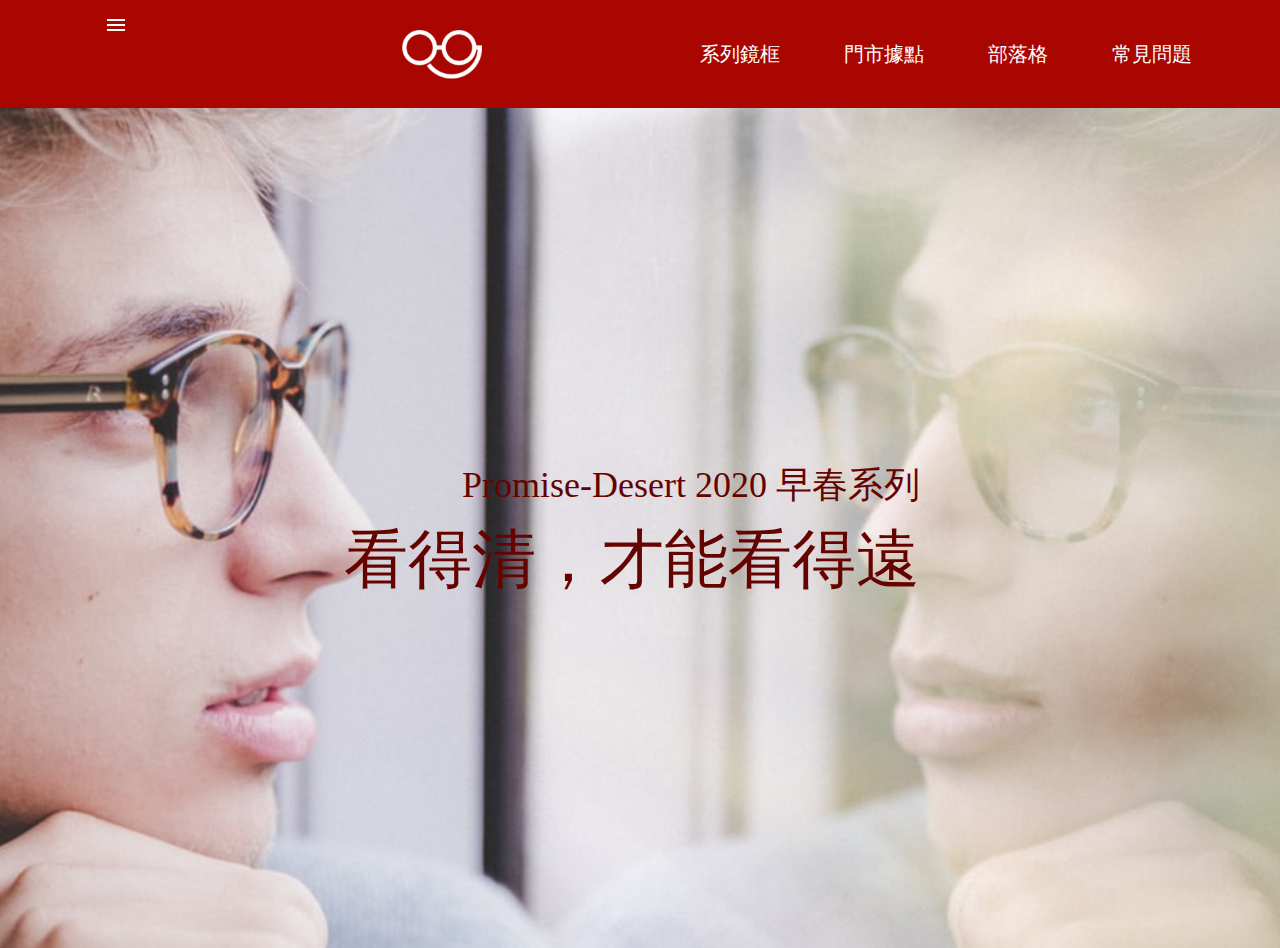
==== index.html @ a735f5bf "..." ====
<!DOCTYPE html>
<html lang="en">
  <head>
    <meta charset="UTF-8" />
    <meta name="viewport" content="width=device-width, initial-scale=1.0" />
    <link rel="stylesheet" href="index.css" />
    <title>BRUCE</title>
  </head>
  <body>
    <header class="container">
      <div class="headerMenu">
        <a href="#" class="ham-icon">
         <img src="/IMAGES/ic_menu_24px.svg" alt="">
        </a>
        <img src="/IMAGES/logo-new_工作區域 1.png" alt="" />
        <ul class="headerMenu-list">
          <li>系列鏡框</li>
          <li>門市據點</li>
          <li>部落格</li>
          <li>常見問題</li>
        </ul>
      </div>

      <div class="headerMain">
        <h3>Promise-Desert 2020  早春系列</h3>
        <h1>看得清，才能看得遠</h1>
      </div>
    </header>
  </body>
</html>
---- index.css ----
/* 
http://meyerweb.com/eric/tools/css/reset/   
v2.0 | 20110126    License: none (public domain)
*/
html,
body,
div,
span,
applet,
object,
iframe,
h1,
h2,
h3,
h4,
h5,
h6,
p,
blockquote,
pre,
a,
abbr,
acronym,
address,
big,
cite,
code,
del,
dfn,
em,
img,
ins,
kbd,
q,
s,
samp,
small,
strike,
strong,
sub,
sup,
tt,
var,
b,
u,
i,
center,
dl,
dt,
dd,
ol,
ul,
li,
fieldset,
form,
label,
legend,
table,
caption,
tbody,
tfoot,
thead,
tr,
th,
td,
article,
aside,
canvas,
details,
embed,
figure,
figcaption,
footer,
header,
hgroup,
menu,
nav,
output,
ruby,
section,
summary,
time,
mark,
audio,
video {
  margin: 0;
  padding: 0;
  border: 0;
  font-size: 100%;
  font: inherit;
  vertical-align: baseline;
}

/* 
    1.HTML5 display-role reset for older browsers 
*/
article,
aside,
details,
figcaption,
figure,
footer,
header,
hgroup,
menu,
nav,
section {
  display: block;
}

body {
  line-height: 1;
}

ol,
ul {
  list-style: none;
}

blockquote,
q {
  quotes: none;
}

blockquote:before,
blockquote:after,
q:before,
q:after {
  content: '';
  content: none;
}

table {
  border-collapse: collapse;
  border-spacing: 0;
}

/*  user define  general setting  start */

* {
  -webkit-box-sizing: border-box;
  box-sizing: border-box;
}

img {
  max-width: 100%;
  height: auto;
}
/* 全域 border box */
*,
*::before,
*::after {
  box-sizing: border-box;
}

/*  user define  general setting end */

/* 主體 CSS */
.container {
  max-width: 1920px;
  margin: 0 auto;
}

body {
  font-size: 16px;
  line-height: 24px;
  font-family: -apple-system, BlinkMacSystemFont, 'Segoe UI',
    'Microsoft JhengHei', Roboto, 'Helvetica Neue', Arial, sans-serif;
}

.headerMenu {
  display: flex;
  justify-content: space-between;
  background: #aa0601 0% 0% no-repeat padding-box;
  height: 108px;
}

.ham-icon{
  display: block;
  width: 80px;
  margin-top: 13px ;
  margin-left: 16px;
  
}

.headerMenu img {
  margin-left: 88px;
  object-fit: none;
}

.headerMenu-list {
  display: flex;
  flex-wrap: wrap;
  align-content: center;
}

.headerMenu-list li {
  text-align: left;
  font-size: 20px;
  line-height: 30px;
  color: #ffffff;
  margin-right: 64px;
}

.headerMenu-list li:last-child {
  margin-right: 88px;
}

@media (max-width: 768px) {
  .headerMenu img {
    margin-left: 48px;
  }
  .headerMenu-list li:last-child {
    margin-right: 40px;
  }
}

@media (max-width: 375px) {
  .headerMenu img {
    margin-left: 168px;
  }

  .headerMenu-list li{
    display: none;
  }

  .ham-icon {
    display: block;
    width: 80px;
  }
}

.headerMain {
  background-image: url(/IMAGES/68.png);
  background-position: Center ,center;
  background-repeat: no-repeat;
  background-size: cover;
  height: 840px;
  color: #650300;
  font-family: serif;
  display: flex;
  flex-direction: column;
  justify-content: flex-start;
  /* align-items: flex-end; */
  /* flex-wrap: nowrap; */
  /* padding-right: 360px; */
  /* padding-top: 350px; */
}

.headerMain h3 {
  font-size: 36px;
  line-height: 54px;
  text-align: right;
  margin-right: 360px;
  padding-top: 350px;
}

.headerMain h1 {
  font-size: 64px;
  line-height: 96px;
  text-align: right;
  margin-right: 360px;
}

@media (max-width: 768px) {
  .headerMain h3 {
    font-size: 20px;
    line-height: 30px;
    margin-right: 48px;
  }
  .headerMain h1 {
    font-size: 48px;
    line-height: 72px;
    margin-right: 48px;
  }
}

@media (max-width: 375px) {
  .headerMain h3 {
    font-size: 20px;
    line-height: 30px;
    margin-right: 48px;
  }
  .headerMain h1 {
    font-size: 32px;
    line-height: 72px;
    margin-right: 12px;
  }
}
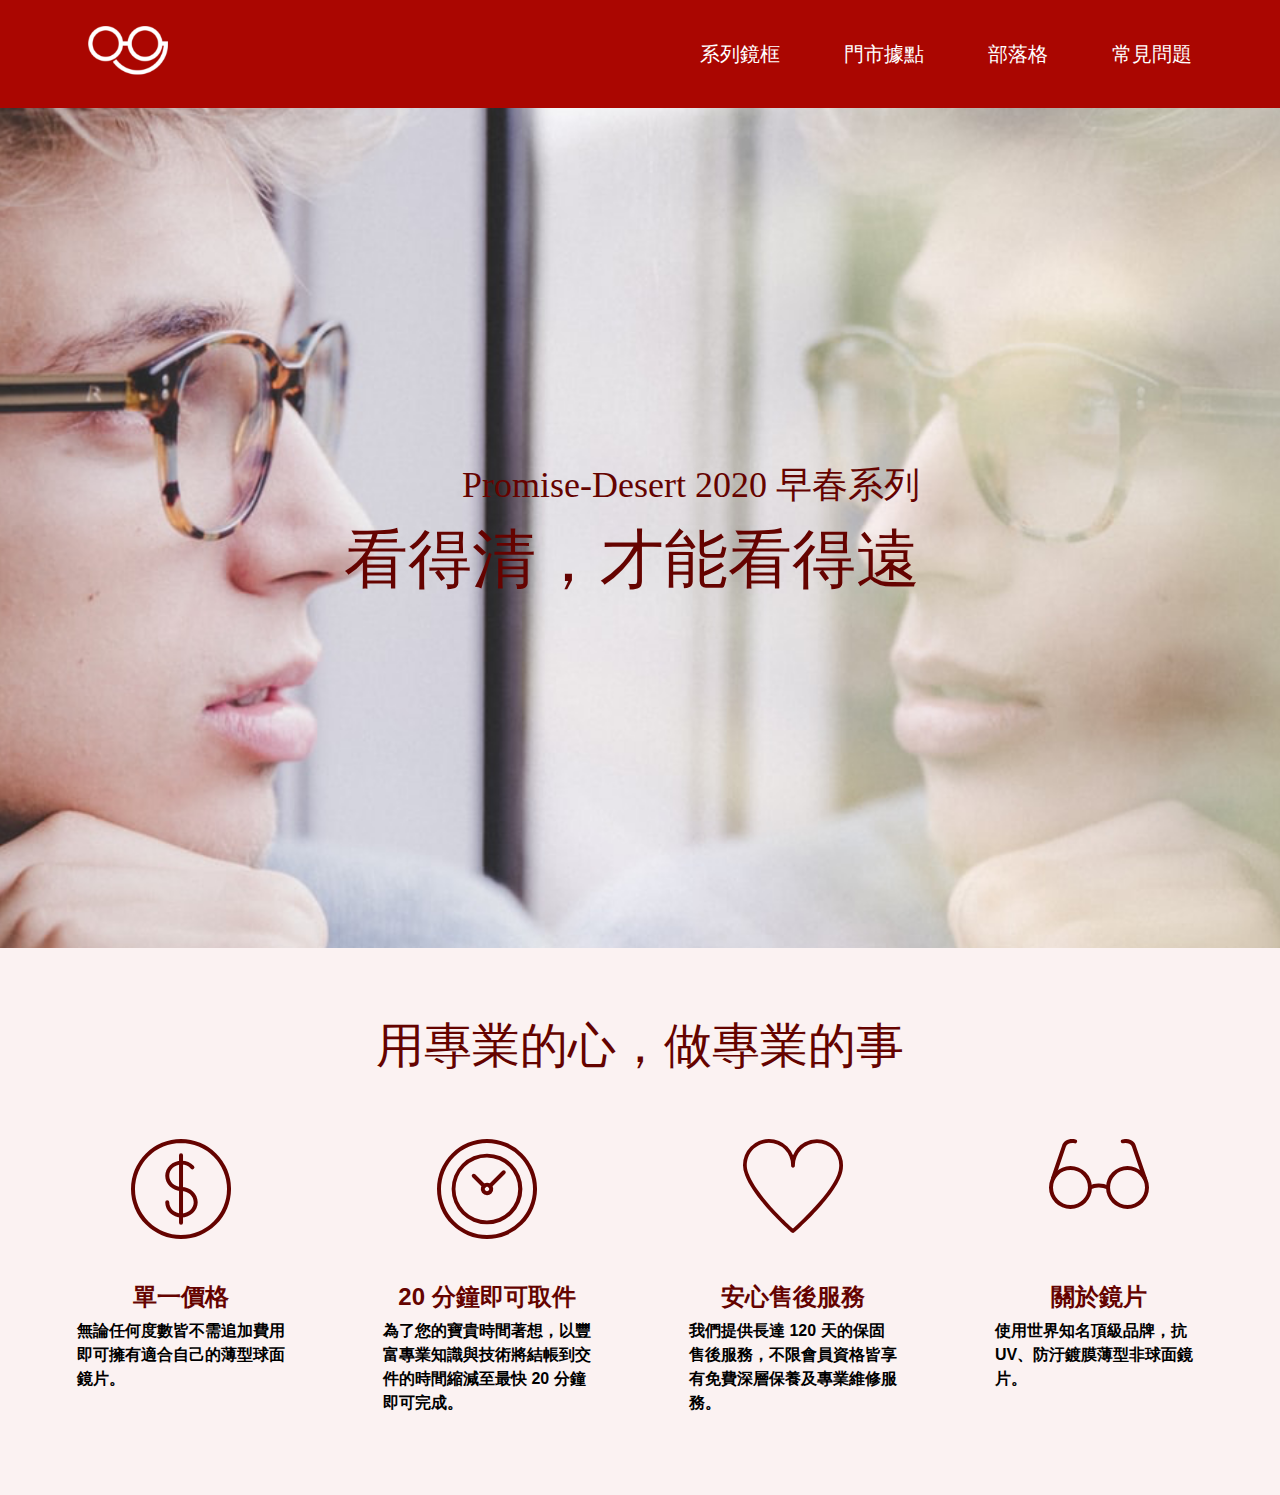
==== commit 70675975: "3hr" ====
--- a/index.html
+++ b/index.html
@@ -9,10 +9,15 @@
   <body>
     <header class="container">
       <div class="headerMenu">
-        <a href="#" class="ham-icon">
-         <img src="/IMAGES/ic_menu_24px.svg" alt="">
-        </a>
-        <img src="/IMAGES/logo-new_工作區域 1.png" alt="" />
+        <ul class="ham-icon">
+          <li>
+            <a href="#">
+              <img src="/IMAGES/ic_menu_24px.svg" alt="" />
+            </a>
+          </li>
+          <li><img src="/IMAGES/logo-new_工作區域 1.png" alt="" /></li>
+        </ul>
+
         <ul class="headerMenu-list">
           <li>系列鏡框</li>
           <li>門市據點</li>
@@ -22,9 +27,52 @@
       </div>
 
       <div class="headerMain">
-        <h3>Promise-Desert 2020  早春系列</h3>
+        <h3>Promise-Desert 2020 早春系列</h3>
         <h1>看得清，才能看得遠</h1>
       </div>
     </header>
+
+    <section class="features container">
+      <h2>用專業的心，做專業的事</h2>
+      <ul class="featureCard">
+        <li class="card">
+          <div class="cardImg">
+            <img src="/IMAGES/iconfinder_circle-dollar_430089.svg" alt="" />
+          </div>
+          <h3>單一價格</h3>
+          <p>無論任何度數皆不需追加費用 即可擁有適合自己的薄型球面 鏡片。</p>
+        </li>
+
+        <li class="card">
+          <div class="cardImg">
+            <img src="/IMAGES/iconfinder_clock-1_430090.svg" alt="" />
+          </div>
+          <h3>20 分鐘即可取件</h3>
+          <p>
+            為了您的寶貴時間著想，以豐 富專業知識與技術將結帳到交
+            件的時間縮減至最快 20 分鐘 即可完成。
+          </p>
+        </li>
+
+        <li class="card">
+          <div class="cardImg">
+            <img src="/IMAGES/iconfinder_heart_430099.svg" alt="" />
+          </div>
+          <h3>安心售後服務</h3>
+          <p>
+            我們提供長達 120
+            天的保固售後服務，不限會員資格皆享有免費深層保養及專業維修服務。
+          </p>
+        </li>
+
+        <li class="card">
+          <div class="cardImg">
+            <img src="/IMAGES/iconfinder_glasses_430098 (1).svg" alt="" />
+          </div>
+          <h3>關於鏡片</h3>
+          <p>使用世界知名頂級品牌，抗UV、防汙鍍膜薄型非球面鏡片。</p>
+        </li>
+      </ul>
+    </section>
   </body>
 </html>
--- a/index.css
+++ b/index.css
@@ -168,6 +168,8 @@
     'Microsoft JhengHei', Roboto, 'Helvetica Neue', Arial, sans-serif;
 }
 
+/* header */
+
 .headerMenu {
   display: flex;
   justify-content: space-between;
@@ -175,15 +177,17 @@
   height: 108px;
 }
 
-.ham-icon{
-  display: block;
-  width: 80px;
-  margin-top: 13px ;
-  margin-left: 16px;
-  
-}
-
-.headerMenu img {
+.headerMenu .ham-icon {
+  display: flex;
+  justify-content: start;
+  align-items: center;
+}
+
+.headerMenu .ham-icon a > img {
+  display: none;
+}
+
+.headerMenu .ham-icon img {
   margin-left: 88px;
   object-fit: none;
 }
@@ -216,23 +220,29 @@
 }
 
 @media (max-width: 375px) {
-  .headerMenu img {
-    margin-left: 168px;
-  }
-
-  .headerMenu-list li{
+  .headerMenu {
+    height: 50px;
+  }
+
+  .headerMenu .ham-icon a > img {
+    display: block;
+    width: 24px;
+    height: 24px;
+    margin-left: 16px;
+  }
+
+  .headerMenu .ham-icon img {
+    margin-left: 134px;
+  }
+
+  .headerMenu-list {
     display: none;
-  }
-
-  .ham-icon {
-    display: block;
-    width: 80px;
   }
 }
 
 .headerMain {
   background-image: url(/IMAGES/68.png);
-  background-position: Center ,center;
+  background-position: Center, center;
   background-repeat: no-repeat;
   background-size: cover;
   height: 840px;
@@ -241,10 +251,6 @@
   display: flex;
   flex-direction: column;
   justify-content: flex-start;
-  /* align-items: flex-end; */
-  /* flex-wrap: nowrap; */
-  /* padding-right: 360px; */
-  /* padding-top: 350px; */
 }
 
 .headerMain h3 {
@@ -276,10 +282,15 @@
 }
 
 @media (max-width: 375px) {
+  .headerMain {
+    height: 394px;
+  }
+
   .headerMain h3 {
-    font-size: 20px;
+    font-size: 16px;
     line-height: 30px;
-    margin-right: 48px;
+    margin-right: 12px;
+    padding-top: 163px;
   }
   .headerMain h1 {
     font-size: 32px;
@@ -287,3 +298,89 @@
     margin-right: 12px;
   }
 }
+
+/* features */
+.features {
+  background-color: #aa06010d;
+}
+
+.features h2 {
+  padding-top: 64px;
+  text-align: center;
+  font-size: 48px;
+  line-height: 67px;
+  color: #650300;
+  padding-bottom: 60px;
+}
+
+.featureCard {
+  display: flex;
+  flex-wrap: wrap;
+  justify-content: center;
+}
+
+.card {
+  margin-right: 12px;
+  margin-left: 12px;
+  text-align: center;
+  margin-bottom: 80px;
+}
+
+/* .card:last-child {
+  margin-right: 0px;
+} */
+
+/* .card img {
+  object-fit: cover;  ?
+} */
+
+.card .cardImg {
+  margin: 0 auto;
+  width: 100px;
+  height: 100px;
+  /* border: palegreen solid 1px; */
+  text-align: center;
+  margin-bottom: 40px;
+}
+
+.card h3 {
+  text-align: center;
+  font-size: 24px;
+  font-weight: bold;
+  line-height: 36px;
+  color: #650300;
+  margin-bottom: 4px;
+}
+
+.card p {
+  text-align:left;
+  font-weight: bold;
+  width: 208px;
+  font-size: 16px;
+  line-height: 24px;
+  margin-right: 37px;
+  margin-left: 37px;
+}
+
+@media (max-width: 768px) {
+  .features h2 {
+    padding-top: 32px;
+    font-size: 32px;
+    line-height: 48px;
+    padding-bottom: 12px;
+  }
+
+  .card {
+    margin-right: 48px;
+    text-align: center;
+    margin-bottom: 12px;
+  }
+
+  .card img {
+    max-width:100%;
+    height: auto;
+    padding-top: 20px;
+    margin-bottom: 16px;
+  }
+
+}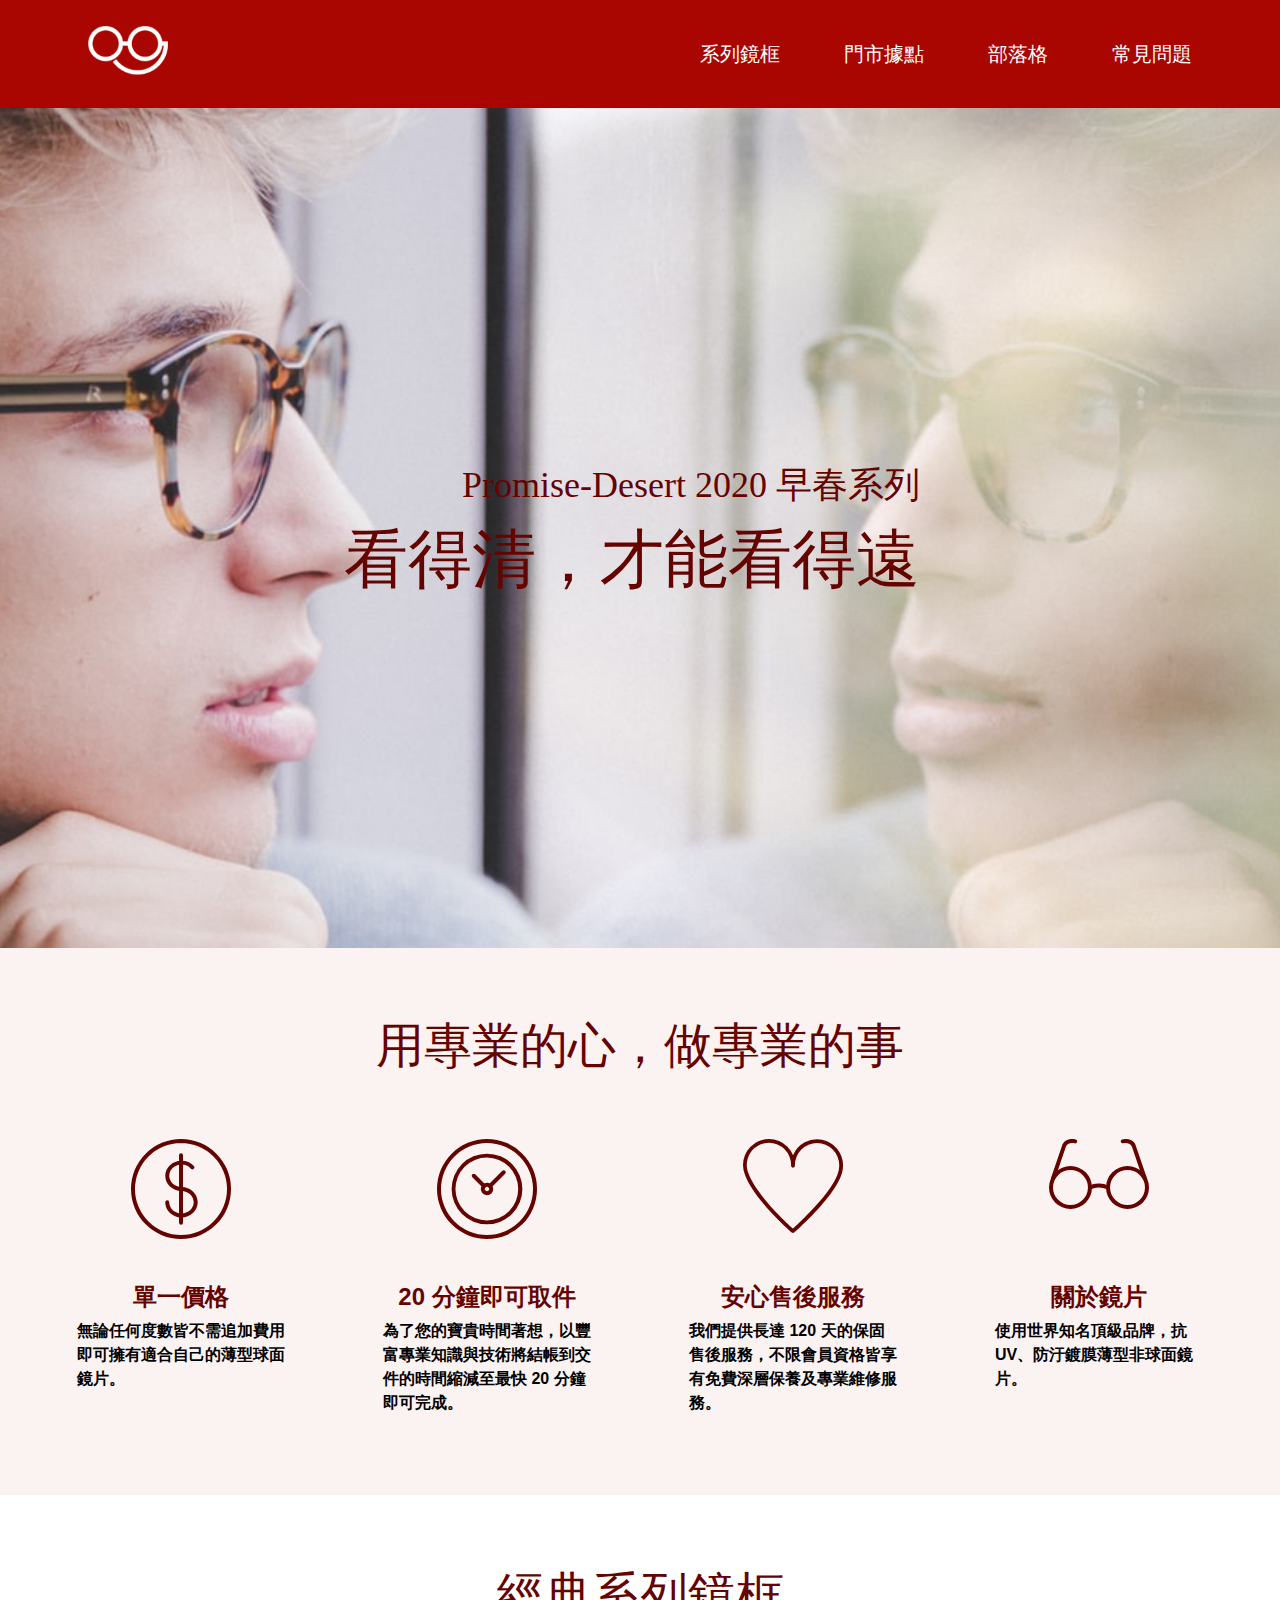
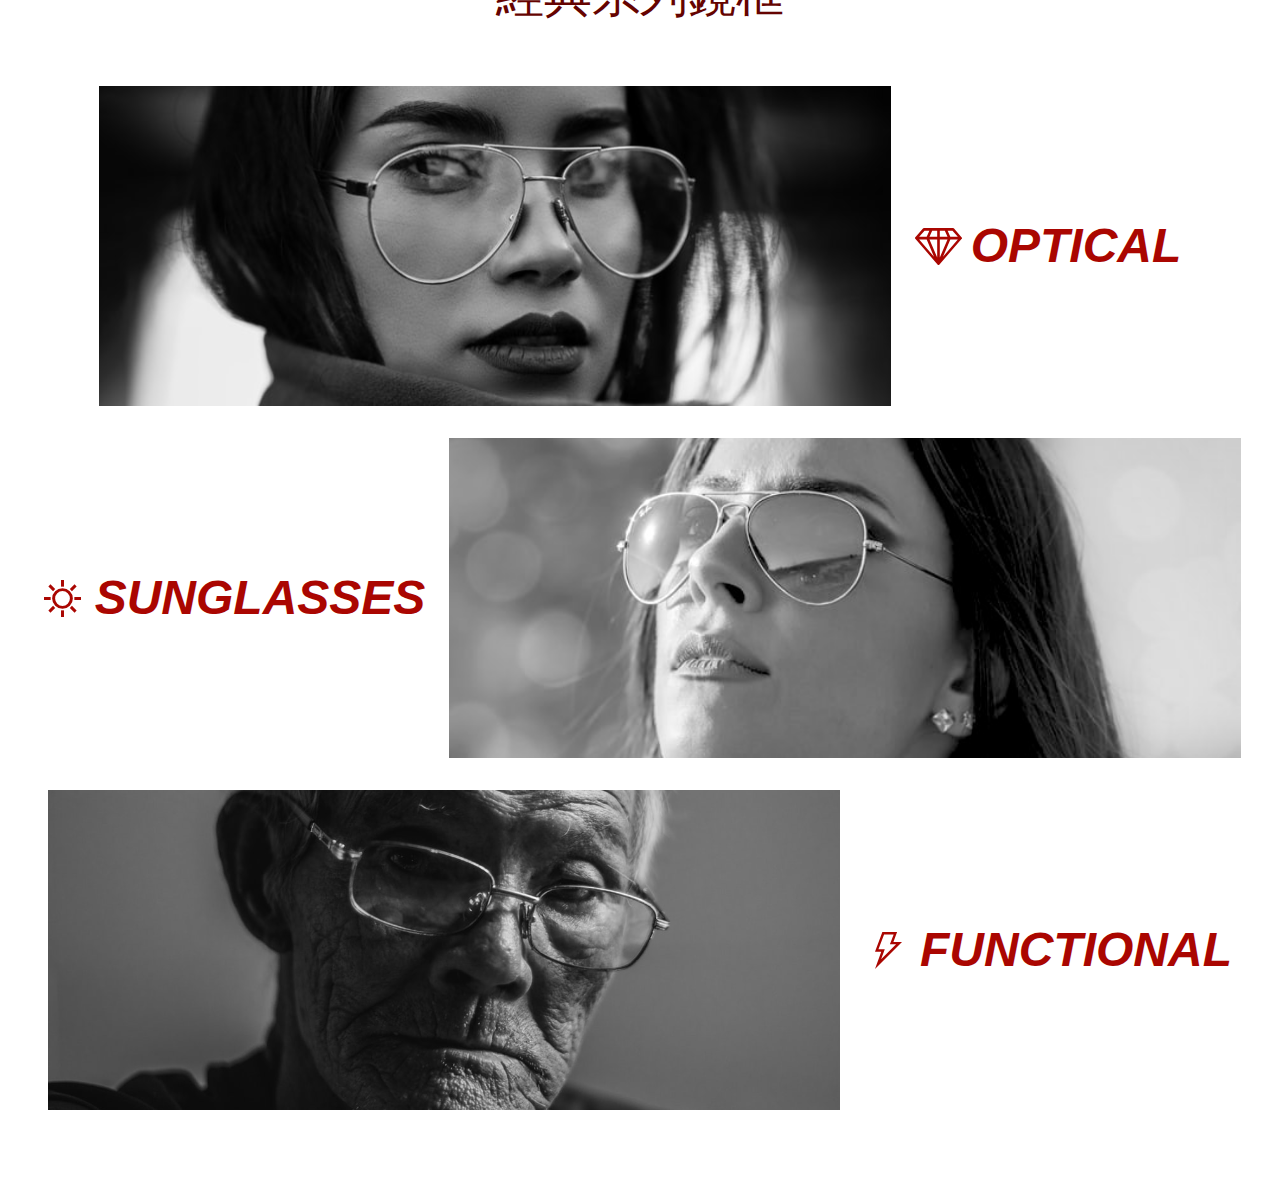
==== commit a5814609: "20200428 3hr" ====
--- a/index.html
+++ b/index.html
@@ -32,7 +32,7 @@
       </div>
     </header>
 
-    <section class="features container">
+    <section class="container features">
       <h2>用專業的心，做專業的事</h2>
       <ul class="featureCard">
         <li class="card">
@@ -74,5 +74,37 @@
         </li>
       </ul>
     </section>
+
+    <section class="container frames">
+      <h3>經典系列鏡框</h3>
+      <ul>
+        <li class="frame">
+          <img class="modle modleVSproductGap" src="/IMAGES/8.png" alt="">
+          <div class="product">
+            <div class="productIcon diamond"></div>
+            <p class="productTxt">optical</p>
+          </div>
+        </li>
+
+        <li class="frame">
+          <div class="product modleVSproductGap">
+            <div class="productIcon sun"></div>
+            <p class="productTxt">sunglasses</p>
+          </div>
+          <div class="colorfully">
+          <img class="modle modleVSproductGap" src="/IMAGES/15-2.png" alt="">
+        </div>
+        </li>
+
+        <li class="frame">
+          <img class="modle modleVSproductGap" src="/IMAGES/28.png" alt="">
+          <div class="product">
+            <div class="productIcon flash"></div>
+            <p class="productTxt">functional</p>
+          </div>
+        </li>
+      </ul>
+    </section>
+
   </body>
 </html>
--- a/index.css
+++ b/index.css
@@ -353,7 +353,7 @@
 }
 
 .card p {
-  text-align:left;
+  text-align: left;
   font-weight: bold;
   width: 208px;
   font-size: 16px;
@@ -377,10 +377,104 @@
   }
 
   .card img {
-    max-width:100%;
+    max-width: 100%;
     height: auto;
     padding-top: 20px;
     margin-bottom: 16px;
   }
-
-}+}
+
+/* frames */
+.frames {
+  /* border: 1px solid red; */
+  background: #ffffff;
+}
+
+.frames h3 {
+  margin-top: 64px;
+  text-align: center;
+  color: #650300;
+  font-size: 48px;
+  line-height: 72px;
+  height: 67px;
+  margin-bottom: 60px;
+}
+
+.frame {
+  /* border:1px greenyellow solid; */
+  display: flex;
+  justify-content: center;
+  align-items: center;
+  margin-bottom: 32px;
+}
+
+.frame:last-child {
+  margin-bottom: 80px;
+}
+
+.modle {
+  width: 792px;
+  height: 320px;
+}
+
+.colorfully {
+  position: relative;
+  width: 792px;
+  height: 320px;
+}
+
+.colorfully::before {
+  content: '';
+  position: absolute;
+  background: url("/IMAGES/15.png");
+  background-size: contain;
+  top: 0;
+  bottom: 0;
+  left: 0;
+  right: 0;
+  opacity: 0;
+}
+
+.colorfully:hover::before {
+  opacity: 1;
+}
+
+.modleVSproductGap {
+  margin-right: 24px;
+}
+
+.product {
+  /* border:1px solid plum; */
+  display: flex;
+  justify-content: center;
+  align-items: center;
+}
+
+.productIcon {
+  width: 48px;
+  height: 37px;
+  margin-right: 8px;
+  background-size: contain;
+  background-position: center center;
+  background-repeat: no-repeat;
+}
+
+.diamond {
+  background-image: url(/IMAGES/iconfinder_44_2529968.svg);
+}
+.sun {
+  background-image: url(/IMAGES/Layer_1.svg);
+}
+
+.flash {
+  background-image: url(/IMAGES/Page-1.svg);
+}
+
+.productTxt {
+  text-transform: uppercase;
+  font-weight: 900;
+  font-size: 48px;
+  line-height: 72px;
+  font-style: italic;
+  color: #aa0601;
+}
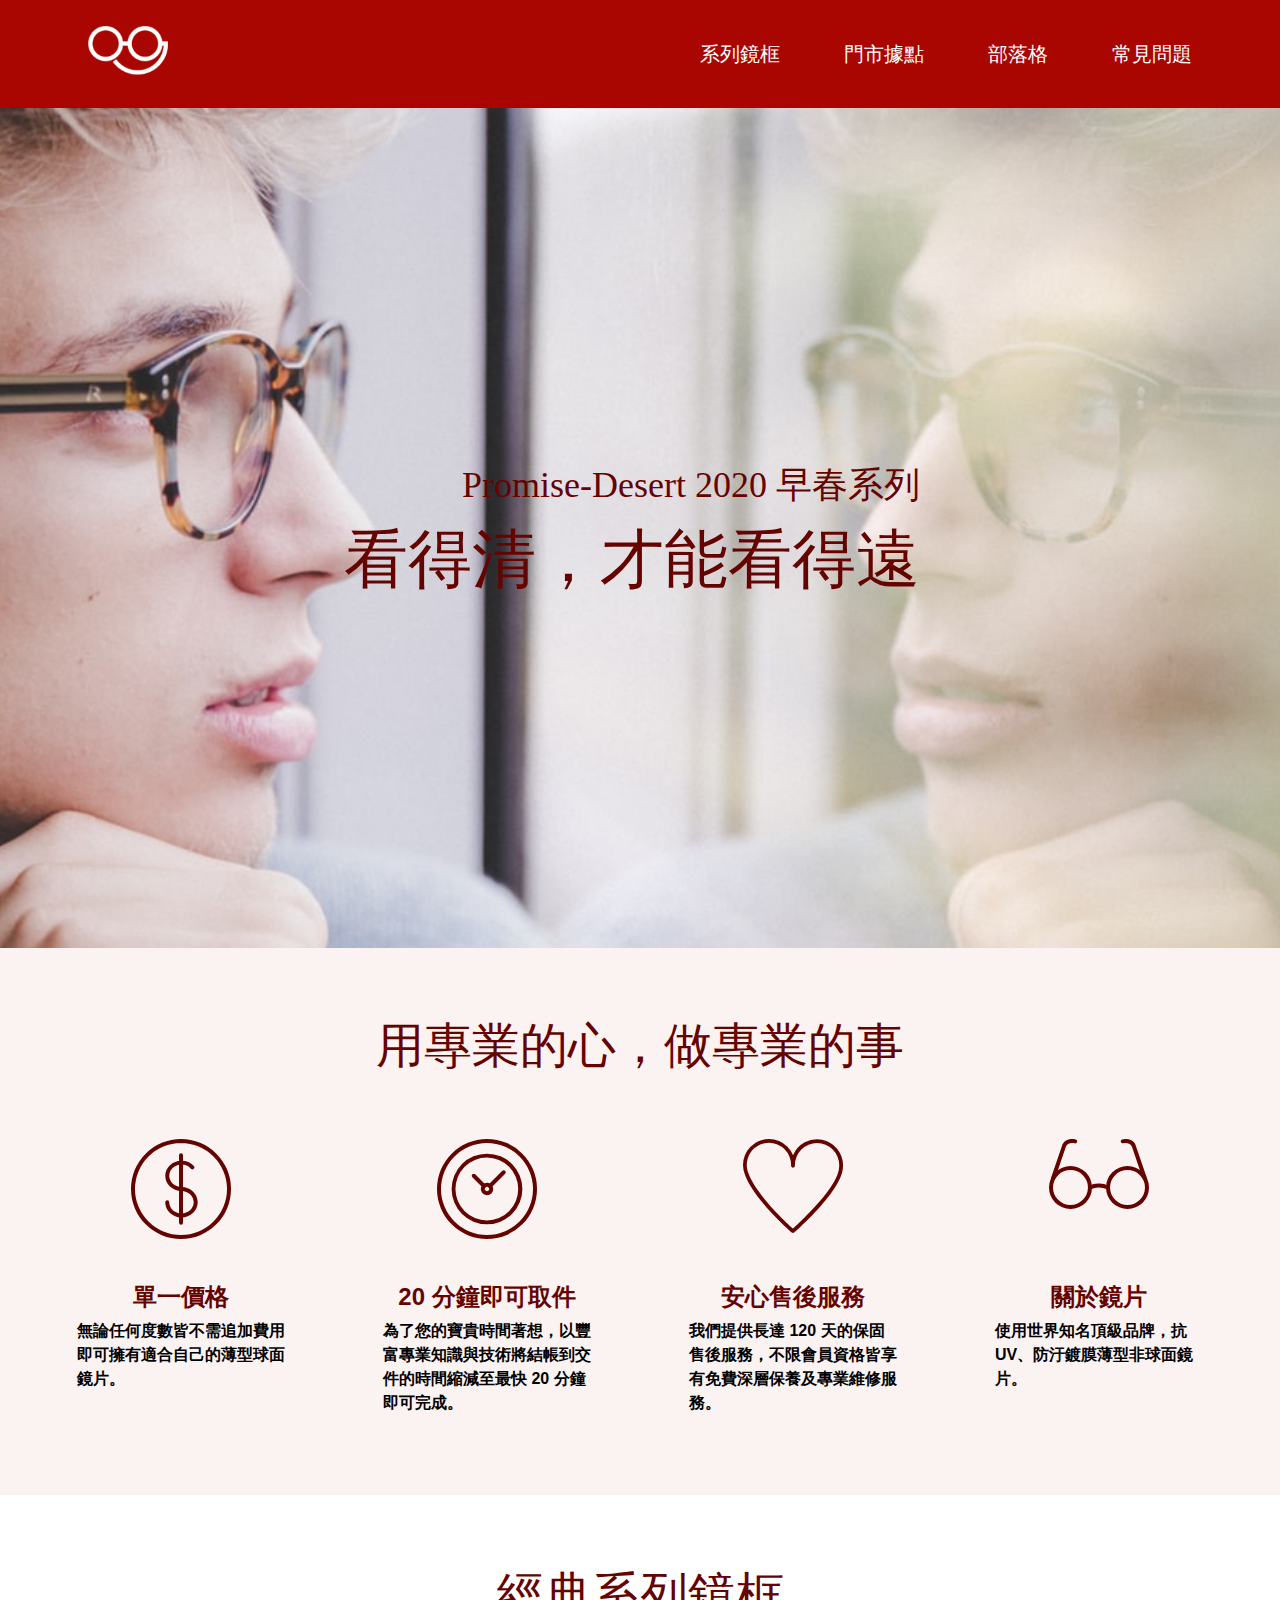
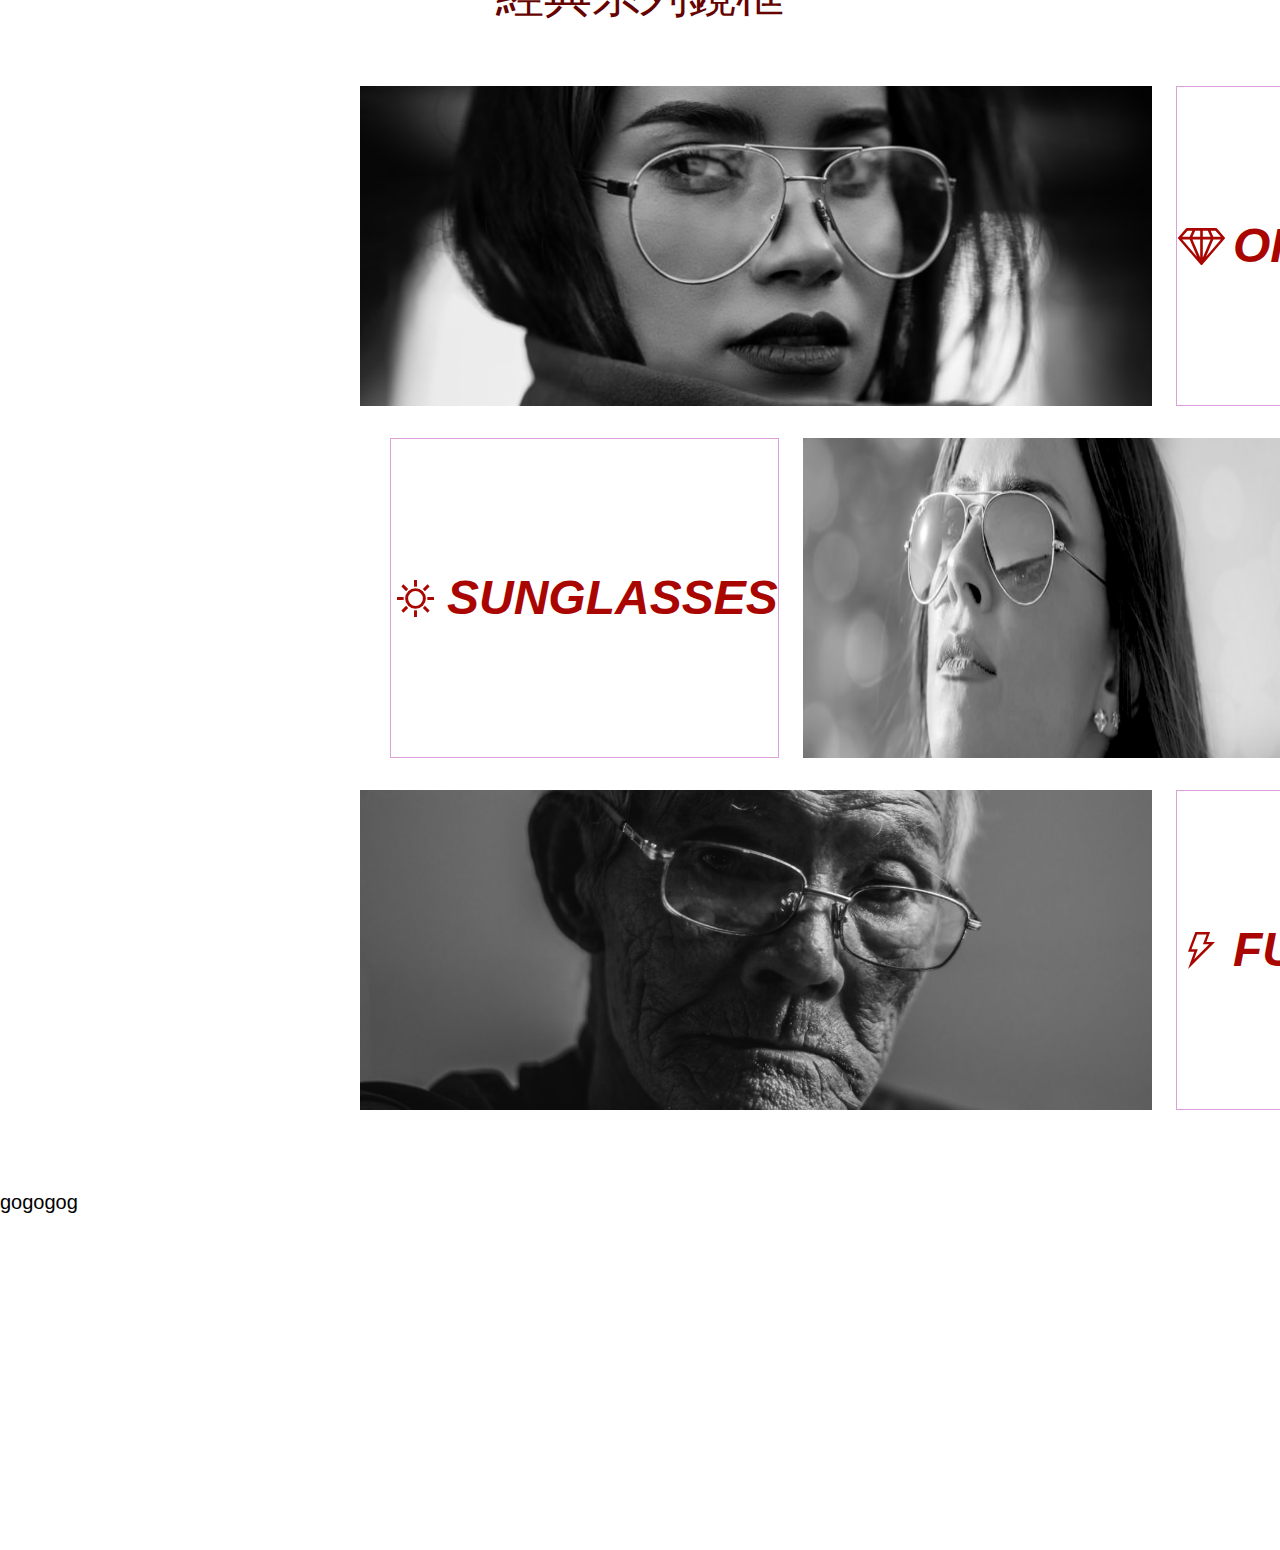
==== commit fa47e11e: "3-768 OK" ====
--- a/index.html
+++ b/index.html
@@ -78,26 +78,28 @@
     <section class="container frames">
       <h3>經典系列鏡框</h3>
       <ul>
+
         <li class="frame">
-          <img class="modle modleVSproductGap" src="/IMAGES/8.png" alt="">
+          <img class="modle modleTxtGap mTypeNormal" src="/IMAGES/8.png" alt="" />
           <div class="product">
             <div class="productIcon diamond"></div>
             <p class="productTxt">optical</p>
           </div>
         </li>
 
-        <li class="frame">
-          <div class="product modleVSproductGap">
+        <li class="frame frameReverse">
+          <div class="colorfully ">
+            <img class="modle modleTxtGap " src="/IMAGES/15-2.png" alt=""/>  
+          </div>
+
+          <div class="product modleTxtGap mTypeReverse">
             <div class="productIcon sun"></div>
             <p class="productTxt">sunglasses</p>
           </div>
-          <div class="colorfully">
-          <img class="modle modleVSproductGap" src="/IMAGES/15-2.png" alt="">
-        </div>
         </li>
 
         <li class="frame">
-          <img class="modle modleVSproductGap" src="/IMAGES/28.png" alt="">
+          <img class="modle modleTxtGap mTypeNormal" src="/IMAGES/28.png" alt="" />
           <div class="product">
             <div class="productIcon flash"></div>
             <p class="productTxt">functional</p>
@@ -106,5 +108,8 @@
       </ul>
     </section>
 
+    <div class="KEEPGO">
+      <h1>gogogog</h1>
+    </div>
   </body>
 </html>
--- a/index.css
+++ b/index.css
@@ -401,11 +401,22 @@
 }
 
 .frame {
-  /* border:1px greenyellow solid; */
-  display: flex;
-  justify-content: center;
-  align-items: center;
+  /* border: 4px solid red; */
+  display: flex;
   margin-bottom: 32px;
+}
+
+.frameReverse{
+  flex-direction: row-reverse;
+  justify-content: flex-end;
+}
+
+.mTypeNormal{
+  margin-left: 360px;
+}
+
+.mTypeReverse{
+  margin-left: 390px;
 }
 
 .frame:last-child {
@@ -413,6 +424,7 @@
 }
 
 .modle {
+  /* border:4px solid red; */
   width: 792px;
   height: 320px;
 }
@@ -439,12 +451,12 @@
   opacity: 1;
 }
 
-.modleVSproductGap {
+.modleTxtGap {
   margin-right: 24px;
 }
 
 .product {
-  /* border:1px solid plum; */
+  border:1px solid plum;
   display: flex;
   justify-content: center;
   align-items: center;
@@ -478,3 +490,70 @@
   font-style: italic;
   color: #aa0601;
 }
+
+@media (max-width: 768px) {
+  .frames h3 {
+    margin-top: 40px;
+    font-size: 32px;
+    line-height: 48px;
+    height: 45px;
+    margin-bottom: 32px;
+  }
+
+  
+  .frameReverse{
+    flex-direction: row;
+    margin-left: 48px;
+  }
+  
+  .mTypeNormal{
+    margin-left: 48px;
+  }
+  
+  .mTypeReverse{
+    margin: 0 auto;
+  }
+
+  .frame:last-child {
+    margin-bottom: 40px;
+  }
+  
+  .modle {
+    width: 410.85px;
+    height: 168px;
+  }
+
+  .colorfully {
+    position: relative;
+    width: 410.85px;
+    height: 168px;
+  }
+
+  /* .modleTxtGap {
+  
+  } */
+
+  .product {
+    margin: 0 auto;
+  }
+
+
+  .productTxt {
+    text-transform: uppercase;
+    font-weight: 900;
+    font-size: 28px;
+    line-height: 42px;
+    font-style: italic;
+    color: #aa0601;
+  }
+}
+
+
+
+.KEEPGO{
+  height: 360px;
+}
+
+.KEEPGO h1{
+  font-size: 20px;
+}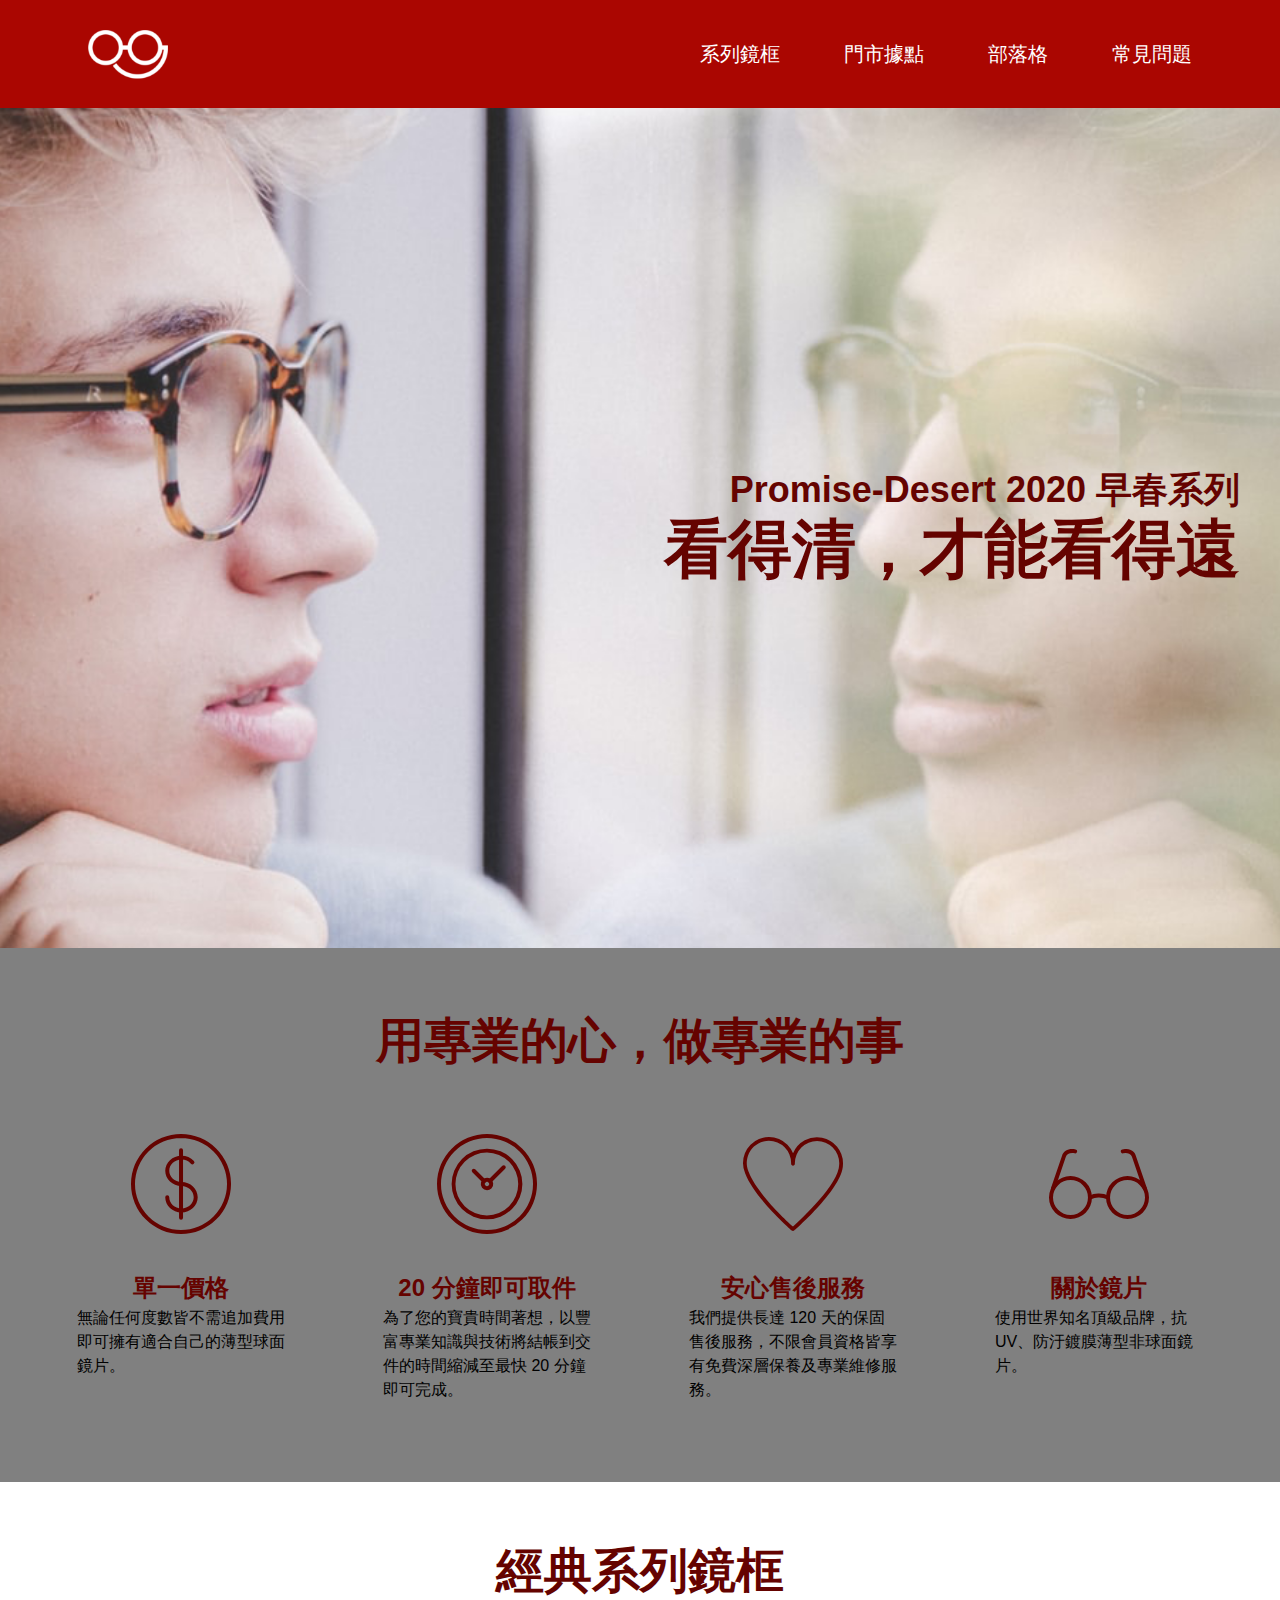
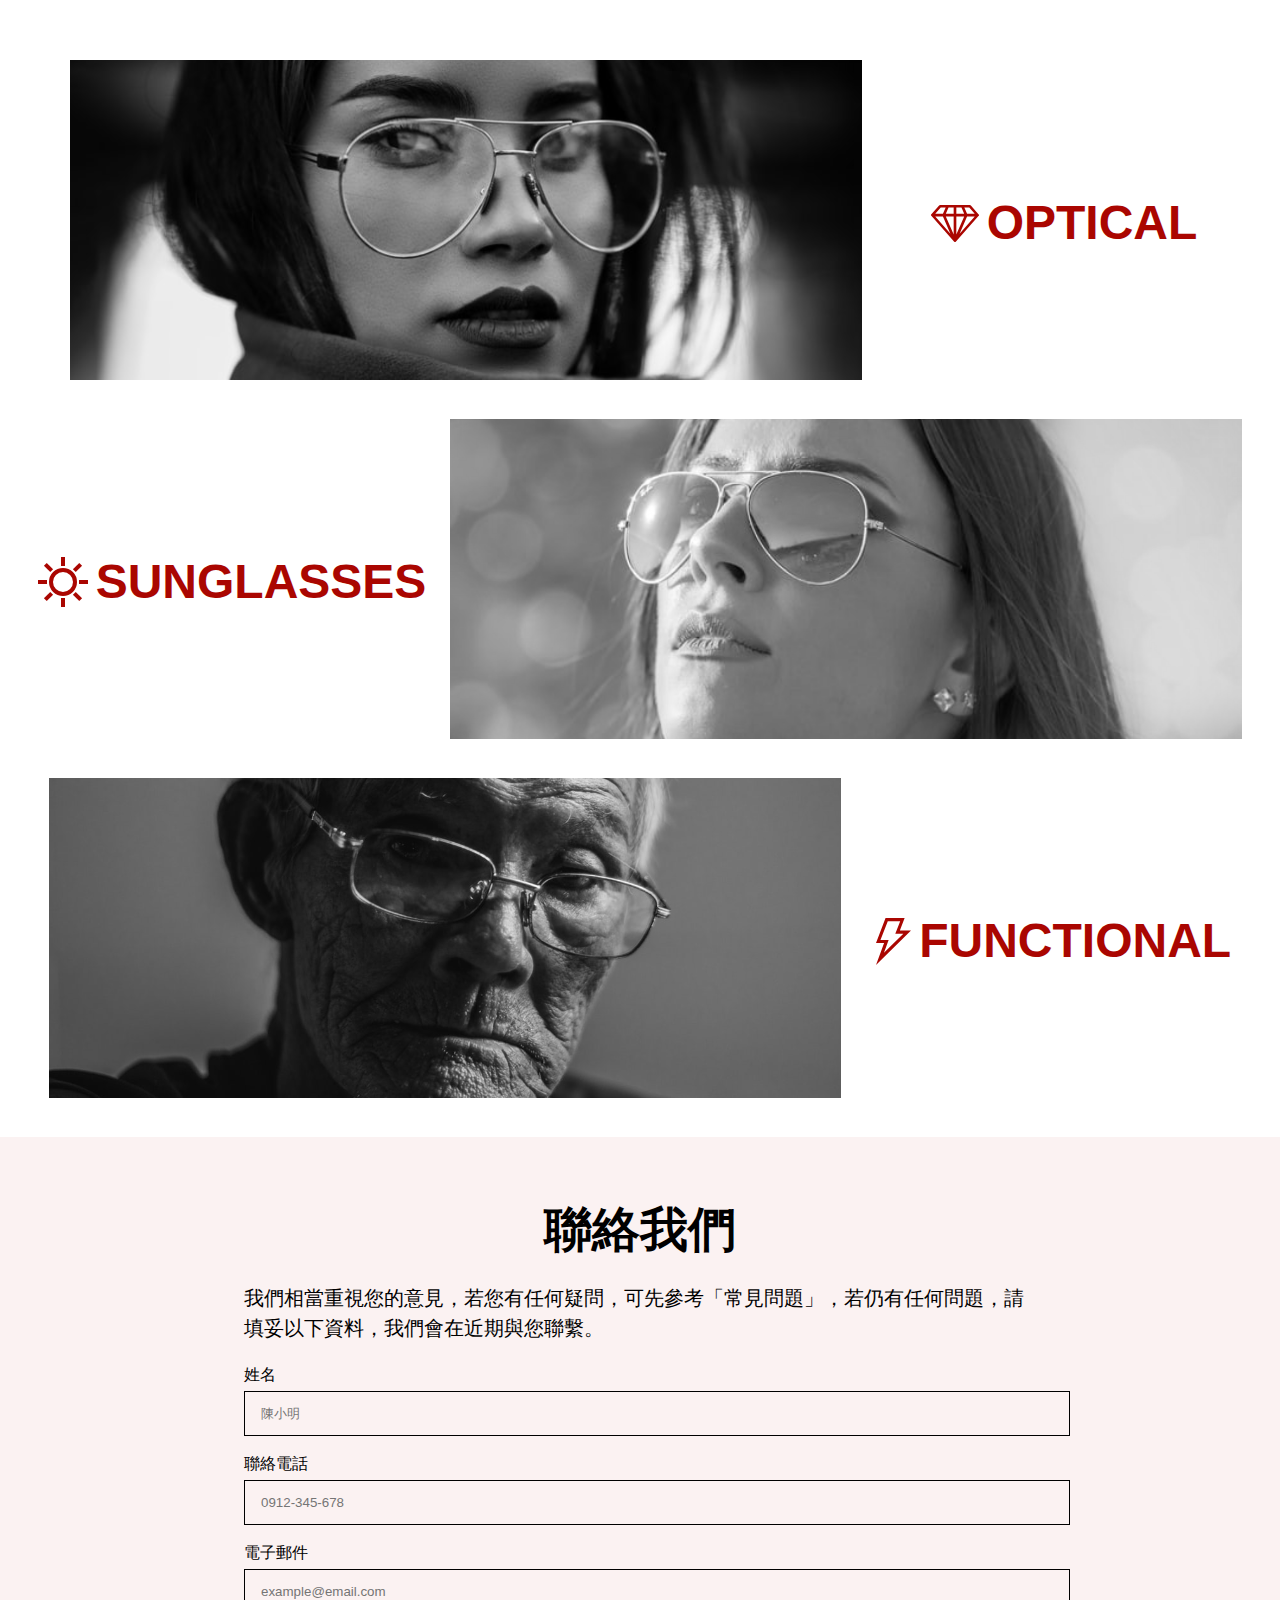
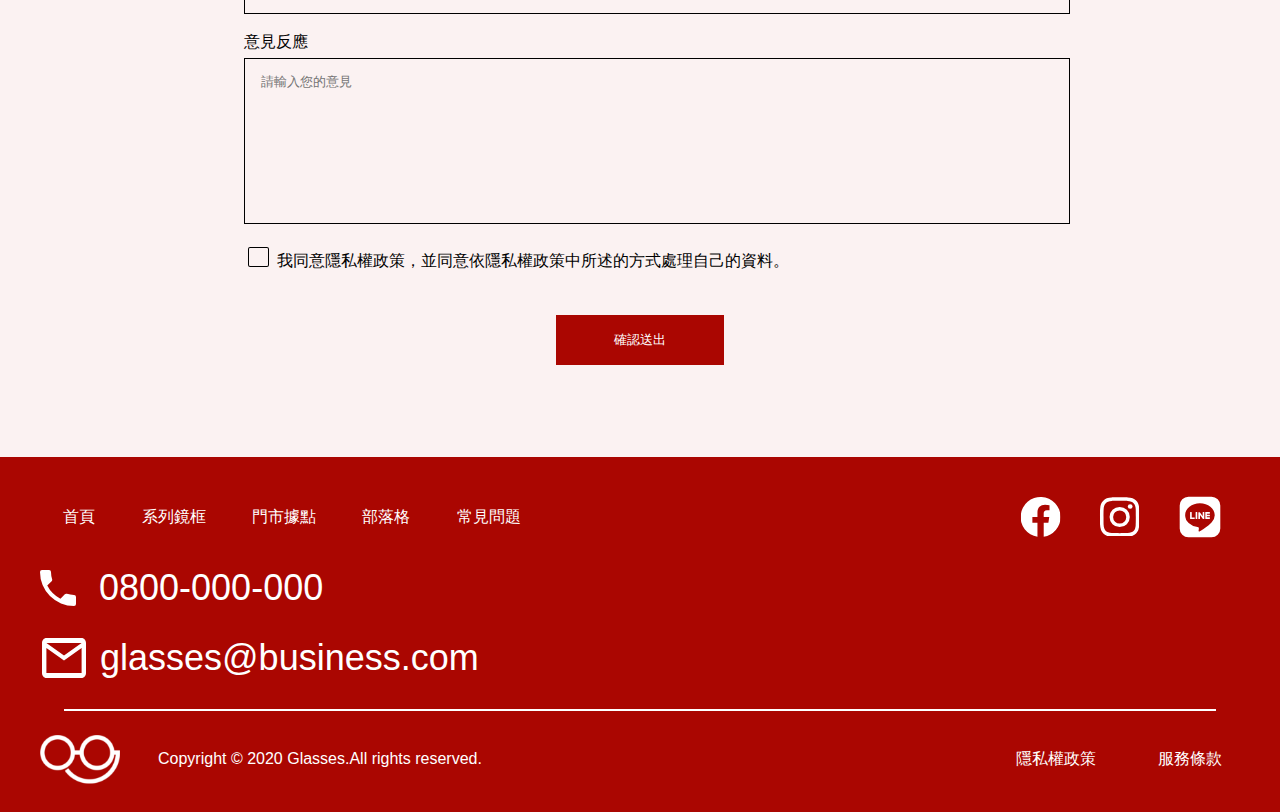
==== commit bbf1ce3a: "20200511" ====
--- a/index.html
+++ b/index.html
@@ -2,51 +2,58 @@
 <html lang="en">
   <head>
     <meta charset="UTF-8" />
-    <meta name="viewport" content="width=device-width, initial-scale=1.0" />
+    <meta
+      name="viewport"
+      content="width=
+    , initial-scale=1.0"
+    />
+    <link rel="stylesheet" href="reset.css" />
     <link rel="stylesheet" href="index.css" />
-    <title>BRUCE</title>
+    <title>s02</title>
   </head>
   <body>
-    <header class="container">
-      <div class="headerMenu">
-        <ul class="ham-icon">
-          <li>
-            <a href="#">
-              <img src="/IMAGES/ic_menu_24px.svg" alt="" />
-            </a>
-          </li>
-          <li><img src="/IMAGES/logo-new_工作區域 1.png" alt="" /></li>
+    <nav class="navigator workspace">
+      <div class="navigator-container">
+        <!-- [Key 1] -->
+        <div class="icon-hamberger"></div>
+        <div class="icon-navi navi-ml"></div>
+        <ul class="navi-menu navi-mr">
+          <li class="navi-menu-gapR">系列鏡框</li>
+          <li class="navi-menu-gapR navi-menu-gapL">門市據點</li>
+          <li class="navi-menu-gapR navi-menu-gapL">部落格</li>
+          <li class="navi-menu-gapL">常見問題</li>
         </ul>
-
-        <ul class="headerMenu-list">
-          <li>系列鏡框</li>
-          <li>門市據點</li>
-          <li>部落格</li>
-          <li>常見問題</li>
-        </ul>
-      </div>
-
-      <div class="headerMain">
-        <h3>Promise-Desert 2020 早春系列</h3>
-        <h1>看得清，才能看得遠</h1>
+      </div>
+    </nav>
+
+    <header class="header workspace">
+      <div class="header-container h-100">
+        <!-- [Key 1] -->
+        <div class="header-block h-100">
+          <!-- [Key 2] -->
+          <div class="header-title">
+            <!-- [Key 3] -->
+            <h1 class="header-title-color">Promise-Desert 2020 早春系列</h1>
+            <h2 class="header-title-color">看得清，才能看得遠</h2>
+          </div>
+        </div>
       </div>
     </header>
 
-    <section class="container features">
-      <h2>用專業的心，做專業的事</h2>
-      <ul class="featureCard">
-        <li class="card">
-          <div class="cardImg">
-            <img src="/IMAGES/iconfinder_circle-dollar_430089.svg" alt="" />
-          </div>
+    <section class="service workspace">
+      <div class="service-contaner">
+        <h2>用專業的心，做專業的事</h2>
+      </div>
+
+      <ul class="service-item">
+        <li class="item item-gap">
+          <div class="item-img item-dollor"></div>
           <h3>單一價格</h3>
           <p>無論任何度數皆不需追加費用 即可擁有適合自己的薄型球面 鏡片。</p>
         </li>
 
-        <li class="card">
-          <div class="cardImg">
-            <img src="/IMAGES/iconfinder_clock-1_430090.svg" alt="" />
-          </div>
+        <li class="item item-gap">
+          <div class="item-img item-clock"></div>
           <h3>20 分鐘即可取件</h3>
           <p>
             為了您的寶貴時間著想，以豐 富專業知識與技術將結帳到交
@@ -54,10 +61,8 @@
           </p>
         </li>
 
-        <li class="card">
-          <div class="cardImg">
-            <img src="/IMAGES/iconfinder_heart_430099.svg" alt="" />
-          </div>
+        <li class="item item-gap">
+          <div class="item-img item-heart"></div>
           <h3>安心售後服務</h3>
           <p>
             我們提供長達 120
@@ -65,51 +70,172 @@
           </p>
         </li>
 
-        <li class="card">
-          <div class="cardImg">
-            <img src="/IMAGES/iconfinder_glasses_430098 (1).svg" alt="" />
-          </div>
+        <li class="item item-gap">
+          <div class="item-img item-glasses"></div>
           <h3>關於鏡片</h3>
           <p>使用世界知名頂級品牌，抗UV、防汙鍍膜薄型非球面鏡片。</p>
         </li>
       </ul>
     </section>
 
-    <section class="container frames">
-      <h3>經典系列鏡框</h3>
+    <section class="frames workspace">
+      <div class="frames-title">
+        <h3>經典系列鏡框</h3>
+      </div>
+
       <ul>
-
         <li class="frame">
-          <img class="modle modleTxtGap mTypeNormal" src="/IMAGES/8.png" alt="" />
-          <div class="product">
-            <div class="productIcon diamond"></div>
+          <div class="modle modelStep">
+            <img class="modleShow" src="/IMAGES/8.png" alt="" />
+            <!-- 手機 DN -->
+            <div class="productHide img-optical">
+              <img
+                class="ColorChange"
+                src="IMAGES/iconfinder_44_2529968.svg"
+                alt=""
+              />
+              <p class="productTxt">optical</p>
+            </div>
+            <!-- 手機 UP -->
+          </div>
+          <div class="product productGapL">
+            <img src="IMAGES/iconfinder_44_2529968.svg" alt="" />
             <p class="productTxt">optical</p>
           </div>
         </li>
 
-        <li class="frame frameReverse">
-          <div class="colorfully ">
-            <img class="modle modleTxtGap " src="/IMAGES/15-2.png" alt=""/>  
-          </div>
-
-          <div class="product modleTxtGap mTypeReverse">
-            <div class="productIcon sun"></div>
+        <li class="frame frame_fdc">
+          <div class="modle">
+            <img class="modleShow modleShowGray" src="/IMAGES/15.png" alt="" />
+            <!-- 手機 DN -->
+            <div class="productHide img-sunglasses modleShowGray">
+              <img class="ColorChange" src="IMAGES/Layer_1.svg" alt="" />
+              <p class="productTxt">sunglasses</p>
+            </div>
+            <!-- 手機 UP -->
+          </div>
+          <div class="product productGapR">
+            <img src="IMAGES/Layer_1.svg" alt="" />
             <p class="productTxt">sunglasses</p>
           </div>
         </li>
 
         <li class="frame">
-          <img class="modle modleTxtGap mTypeNormal" src="/IMAGES/28.png" alt="" />
-          <div class="product">
-            <div class="productIcon flash"></div>
+          <div class="modle">
+            <img class="modleShow" src="/IMAGES/28.png" alt="" />
+            <!-- 手機 DN -->
+            <div class="productHide img-functional">
+              <img class="ColorChange" src="IMAGES/Page-1.svg" alt="" />
+              <p class="productTxt">functional</p>
+            </div>
+            <!-- 手機 UP -->
+          </div>
+          <div class="product productGapL">
+            <img src="IMAGES/Page-1.svg" alt="" />
             <p class="productTxt">functional</p>
           </div>
         </li>
       </ul>
     </section>
 
-    <div class="KEEPGO">
-      <h1>gogogog</h1>
-    </div>
+    <section class="contact workspace">
+      <div class="contact-title">
+        <h2 class="info">聯絡我們</h2>
+        <p>
+          我們相當重視您的意見，若您有任何疑問，可先參考「常見問題」，若仍有任何問題，請填妥以下資料，我們會在近期與您聯繫。
+        </p>
+
+        <form action="#">
+          <label for="cName">姓名</label>
+          <input type="text" name="cName" placeholder="陳小明" />
+
+          <label for="cPhone">聯絡電話</label>
+          <input type="text" name="cPhone" placeholder="0912-345-678" />
+
+          <label for="cEmail">電子郵件</label>
+          <input type="text" name="cEmail" placeholder="example@email.com" />
+
+          <label for="cEmail">意見反應</label>
+          <textarea name="cReques" placeholder="請輸入您的意見"></textarea>
+
+          <input id="agree" type="checkbox" value="agree" />
+          <label for="agree"
+            >我同意隱私權政策，並同意依隱私權政策中所述的方式處理自己的資料。</label
+          >
+
+          <div class="submit">
+            <input type="submit" value="確認送出" />
+          </div>
+        </form>
+      </div>
+    </section>
+
+    <footer class="footer workspace">
+      <div class="footer-contaner">
+        <!-- A -->
+        <div class="footUp">
+          <!-- 1 -->
+          <div class="upRside">
+            <div class="footMenu footMenuWithTop">
+              <div class="footMenuLi">首頁</div>
+              <div class="footMenuLi">系列鏡框</div>
+              <div class="footMenuLi">門市據點</div>
+              <div class="footMenuLi">部落格</div>
+              <div class="footMenuLi">常見問題</div>
+            </div>
+
+            <div class="phoneVSmail MtWithLi">
+              <img src="IMAGES/ic_phone_48px.svg" alt="" />
+              <p class="mlext">0800-000-000</p>
+            </div>
+
+            <div class="phoneVSmail MtPhoneVSmail">
+              <img src="IMAGES/ic_mail_outline_24px.svg" alt="" />
+              <p class="mlstd">glasses@business.com</p>
+            </div>
+          </div>
+
+          <!-- 2 -->
+          <div class="footSocIcon">
+            <img class="footSocIconImg" src="IMAGES/ic_social_fb.svg" alt="" />
+            <img class="footSocIconImg" src="IMAGES/ic_social_ig.svg" alt="" />
+            <img
+              class="footSocIconImg"
+              src="IMAGES/ic_social_line.svg"
+              alt=""
+            />
+          </div>
+        </div>
+
+        <div class="spliyrline"></div>
+
+        <div class="footDn">
+          <!-- 1 -->
+          <div class="upRside rsUP375">
+            <div class="footCopyRight">
+              <img class="showLogo" src="IMAGES/logo-new_工作區域-1-1.png" alt="" />
+              <p>Copyright © 2020 Glasses.All rights reserved.</p>
+            </div>
+          </div>
+          
+          <div class="footLogo rsUP375">
+            <p>隱私權政策</p>
+            <p class="pLSpilt">服務條款</p>
+        </div>
+
+        <div class="upRside rs375">
+          <div class="footCopyRight">
+            <p>Copyright © 2020 Glasses.All rights reserved.</p><br>
+            <p>隱私權政策</p><br>
+            <p>服務條款</p>
+          </div>
+        </div>
+        
+        <div class="footLogo rs375">
+          <img class="footLogoSet" src="IMAGES/logo-new_工作區域-1-1.png" alt="" />
+        </div>
+      </div>
+    </footer>
+
   </body>
 </html>
--- a/index.css
+++ b/index.css
@@ -1,559 +1,975 @@
+@charset "UTF-8";
 /* 
-http://meyerweb.com/eric/tools/css/reset/   
-v2.0 | 20110126    License: none (public domain)
+RWD 中的基本設定方式
+- 請把握三層 container > flex > item    
+    - container：主要限制最外圍空間使用 [Key 1]
+        - 限制最大寬
+        - 左右保留 padding
+    - flex                      [Key 2]
+        - 製作 flex 的層級
+        - 請下 flex-wrap
+    - item                      [Key 3]
+        - 寬度、margin 設定的地方
+        - 內容會在更內層 
 */
-html,
-body,
-div,
-span,
-applet,
-object,
-iframe,
+img {
+  max-width: 100%;
+  height: auto;
+}
+
+body {
+  font-family: -apple-system, BlinkMacSystemFont, 'Segoe UI', 'Microsoft JhengHei', Roboto, 'Helvetica Neue', Arial, sans-serif;
+  line-height: 1.5;
+  /* font-size: 16px; */
+}
+
 h1,
 h2,
 h3,
 h4,
 h5,
-h6,
-p,
-blockquote,
-pre,
-a,
-abbr,
-acronym,
-address,
-big,
-cite,
-code,
-del,
-dfn,
-em,
-img,
-ins,
-kbd,
-q,
-s,
-samp,
-small,
-strike,
-strong,
-sub,
-sup,
-tt,
-var,
-b,
-u,
-i,
-center,
-dl,
-dt,
-dd,
-ol,
-ul,
-li,
-fieldset,
-form,
-label,
-legend,
-table,
-caption,
-tbody,
-tfoot,
-thead,
-tr,
-th,
-td,
-article,
-aside,
-canvas,
-details,
-embed,
-figure,
-figcaption,
-footer,
-header,
-hgroup,
-menu,
-nav,
-output,
-ruby,
-section,
-summary,
-time,
-mark,
-audio,
-video {
+h6 {
+  line-height: 1.2;
+  font-weight: bold;
+}
+
+.workspace {
   margin: 0;
-  padding: 0;
-  border: 0;
-  font-size: 100%;
-  font: inherit;
-  vertical-align: baseline;
-}
-
-/* 
-    1.HTML5 display-role reset for older browsers 
-*/
-article,
-aside,
-details,
-figcaption,
-figure,
-footer,
-header,
-hgroup,
-menu,
-nav,
-section {
+}
+
+.navigator {
+  height: 108px;
+  background-color: #aa0601;
+}
+
+.navigator-container {
+  height: 108px;
+  display: -webkit-box;
+  display: -ms-flexbox;
+  display: flex;
+  -webkit-box-pack: justify;
+      -ms-flex-pack: justify;
+          justify-content: space-between;
+}
+
+.icon-hamberger {
+  width: 24px;
+  background-image: url(/IMAGES/ic_menu_24px@2x.png);
+  background-position: center center;
+  background-size: contain;
+  background-repeat: no-repeat;
+  display: none;
+}
+
+.icon-navi {
+  width: 80px;
+  background-image: url(/IMAGES/logo-new_工作區域-1-1.png);
+  background-position: center center;
+  background-size: contain;
+  background-repeat: no-repeat;
+}
+
+.navi-mr {
+  margin-right: 88px;
+}
+
+.navi-ml {
+  margin-left: 88px;
+}
+
+.navi-menu {
+  display: -webkit-box;
+  display: -ms-flexbox;
+  display: flex;
+  -webkit-box-align: center;
+      -ms-flex-align: center;
+          align-items: center;
+}
+
+.navi-menu li {
+  color: #ffffff;
+  font-size: 20px;
+}
+
+.navi-menu-gapR {
+  margin-right: 32px;
+}
+
+.navi-menu-gapL {
+  margin-left: 32px;
+}
+
+@media (max-width: 768px) {
+  .navi-mr {
+    margin-right: 48px;
+  }
+  .navi-ml {
+    margin-left: 48px;
+  }
+  .navi-menu-gapR {
+    margin-right: 20px;
+  }
+  .navi-menu-gapL {
+    margin-left: 20px;
+  }
+}
+
+@media (max-width: 375px) {
+  .navi-menu {
+    display: none;
+  }
+  .icon-hamberger {
+    display: block;
+    margin-left: 16px;
+  }
+  .icon-navi {
+    margin: 0 auto;
+  }
+}
+
+/* header */
+.header {
+  height: 840px;
+  background-image: url(/IMAGES/68.png);
+  background-position: center center;
+  background-size: cover;
+}
+
+.header-container {
+  margin: 0 auto;
+  text-align: center;
+}
+
+.header-block {
+  max-width: 1200px;
+  margin: 0 auto;
+  display: -webkit-box;
+  display: -ms-flexbox;
+  display: flex;
+  -webkit-box-pack: end;
+      -ms-flex-pack: end;
+          justify-content: flex-end;
+  -webkit-box-align: center;
+      -ms-flex-align: center;
+          align-items: center;
+}
+
+.header-title {
+  text-align: right;
+}
+
+.header-title h1 {
+  font-size: 36px;
+}
+
+.header-title h2 {
+  font-size: 64px;
+}
+
+.header-title-color {
+  color: #650300;
+}
+
+@media (max-width: 768px) {
+  .header {
+    max-height: 840px;
+  }
+  .header-container {
+    margin: 0 auto;
+    padding-left: 12px;
+    padding-right: 12px;
+  }
+  .header-block {
+    max-width: 672px;
+  }
+  .header-title h1 {
+    font-size: 20px;
+  }
+  .header-title h2 {
+    font-size: 48px;
+  }
+}
+
+@media (max-width: 375px) {
+  .header {
+    max-height: 394px;
+  }
+  .header-container {
+    margin: 0 auto;
+    padding-left: 12px;
+    padding-right: 12px;
+  }
+  .header-block {
+    max-width: 352px;
+  }
+  .header-title h1 {
+    font-size: 16px;
+  }
+  .header-title h2 {
+    font-size: 32px;
+  }
+}
+
+/* service */
+.service {
+  background-color: gray;
+}
+
+.service-contaner {
+  margin: 0;
+}
+
+.service-contaner h2 {
+  font-size: 48px;
+  color: #650300;
+  text-align: center;
+  padding-top: 64px;
+  margin-bottom: 64px;
+}
+
+.service-item {
+  display: -webkit-box;
+  display: -ms-flexbox;
+  display: flex;
+  -webkit-box-pack: center;
+      -ms-flex-pack: center;
+          justify-content: center;
+  -ms-flex-wrap: wrap;
+      flex-wrap: wrap;
+  padding-bottom: 80px;
+}
+
+.item {
+  width: 282px;
+  /*78*3+24*2*/
+  display: -webkit-box;
+  display: -ms-flexbox;
+  display: flex;
+  -webkit-box-orient: vertical;
+  -webkit-box-direction: normal;
+      -ms-flex-direction: column;
+          flex-direction: column;
+  -ms-flex-wrap: wrap;
+      flex-wrap: wrap;
+  text-align: center;
+  -webkit-box-align: center;
+      -ms-flex-align: center;
+          align-items: center;
+}
+
+.item h3 {
+  font-size: 24px;
+  color: #650300;
+  font-weight: 900;
+  margin-bottom: 4px;
+}
+
+.item p {
+  font-size: 16px;
+  max-width: 208px;
+  text-align: left;
+  color: #000000;
+}
+
+.item-gap {
+  margin-right: 12px;
+  margin-left: 12px;
+}
+
+.item-img {
+  height: 100px;
+  width: 100px;
+  background-position: center center;
+  background-size: contain;
+  background-repeat: no-repeat;
+  margin-bottom: 40px;
+}
+
+.item-dollor {
+  background-image: url(/IMAGES/iconfinder_circle-dollar_430089.svg);
+}
+
+.item-clock {
+  background-image: url(/IMAGES/iconfinder_clock-1_430090.svg);
+}
+
+.item-heart {
+  background-image: url(/IMAGES/iconfinder_heart_430099.svg);
+}
+
+.item-glasses {
+  background-image: url(/IMAGES/iconfinder_glasses_430098.svg);
+}
+
+@media (max-width: 768px) {
+  .service-contaner {
+    max-height: 900px;
+  }
+  .service-contaner h2 {
+    font-size: 32px;
+    padding-top: 40px;
+    margin-bottom: 32px;
+  }
+  .item {
+    width: 336px;
+    /*78*4+24*1*/
+  }
+  .item-gap {
+    margin-right: 24px;
+    margin-bottom: 28px;
+  }
+  ul li:first-child {
+    -webkit-box-ordinal-group: 4;
+        -ms-flex-order: 3;
+            order: 3;
+  }
+  ul li:nth-child(2) {
+    -webkit-box-ordinal-group: 2;
+        -ms-flex-order: 1;
+            order: 1;
+  }
+  ul li:nth-child(3) {
+    -webkit-box-ordinal-group: 3;
+        -ms-flex-order: 2;
+            order: 2;
+  }
+  ul li:nth-child(4) {
+    -webkit-box-ordinal-group: 5;
+        -ms-flex-order: 4;
+            order: 4;
+  }
+}
+
+@media (max-width: 375px) {
+  .service-contaner {
+    max-height: 1091px;
+  }
+  .service-contaner h2 {
+    font-size: 24px;
+    padding-top: 32px;
+    margin-bottom: 32px;
+  }
+  .item {
+    width: 384px;
+    /*78*4+24*3*/
+  }
+  .item-gap {
+    margin-right: 14px;
+  }
+}
+
+/* frames 經典系列鏡框 */
+.frames {
+  display: -webkit-box;
+  display: -ms-flexbox;
+  display: flex;
+  -webkit-box-pack: center;
+      -ms-flex-pack: center;
+          justify-content: center;
+  -ms-flex-wrap: wrap;
+      flex-wrap: wrap;
+}
+
+.frames-title {
+  width: 100%;
+}
+
+.frames-title h3 {
+  font-size: 48px;
+  text-align: center;
+  color: #650300;
+  padding-top: 60px;
+  padding-bottom: 60px;
+}
+
+.frame {
+  max-width: 1920px;
+  display: -webkit-box;
+  display: -ms-flexbox;
+  display: flex;
+  -webkit-box-pack: center;
+      -ms-flex-pack: center;
+          justify-content: center;
+  margin-bottom: 32px;
+}
+
+.frame_fdc {
+  -webkit-box-orient: horizontal;
+  -webkit-box-direction: reverse;
+      -ms-flex-direction: row-reverse;
+          flex-direction: row-reverse;
+}
+
+.modle {
+  max-width: 792px;
+  /*78*8+24*7*/
+  margin-right: 24px;
   display: block;
-}
-
-body {
-  line-height: 1;
-}
-
-ol,
-ul {
-  list-style: none;
-}
-
-blockquote,
-q {
-  quotes: none;
-}
-
-blockquote:before,
-blockquote:after,
-q:before,
-q:after {
-  content: '';
-  content: none;
-}
-
-table {
-  border-collapse: collapse;
-  border-spacing: 0;
-}
-
-/*  user define  general setting  start */
-
-* {
-  -webkit-box-sizing: border-box;
-  box-sizing: border-box;
-}
-
-img {
-  max-width: 100%;
-  height: auto;
-}
-/* 全域 border box */
-*,
-*::before,
-*::after {
-  box-sizing: border-box;
-}
-
-/*  user define  general setting end */
-
-/* 主體 CSS */
-.container {
-  max-width: 1920px;
+  margin-left: auto;
+  margin-right: auto;
+}
+
+.modelStep {
+  margin-left: 32px;
+}
+
+.modleShowGray {
+  -webkit-filter: grayscale(100%);
+          filter: grayscale(100%);
+}
+
+.modleShowGray:hover {
+  -webkit-filter: grayscale(0%);
+          filter: grayscale(0%);
+}
+
+.product {
+  display: -webkit-box;
+  display: -ms-flexbox;
+  display: flex;
+  -webkit-box-align: center;
+      -ms-flex-align: center;
+          align-items: center;
   margin: 0 auto;
 }
 
-body {
+.productGapL {
+  margin-left: 24px;
+}
+
+.productGapR {
+  margin-right: 24px;
+}
+
+.productTxt {
+  padding-left: 8px;
+  color: #aa0601;
+  font-size: 48px;
+  text-transform: uppercase;
+  font-weight: 900;
+}
+
+.productHide {
+  display: -webkit-box;
+  display: -ms-flexbox;
+  display: flex;
+  -webkit-box-align: center;
+      -ms-flex-align: center;
+          align-items: center;
+  margin: 0 auto;
+  -webkit-box-pack: center;
+      -ms-flex-pack: center;
+          justify-content: center;
+  width: 352px;
+  height: 134px;
+  background-size: contain;
+  background-position: left center;
+  background-repeat: no-repeat;
+  display: none;
+}
+
+.productHide p {
+  color: #ffffff;
+  font-size: 28px;
+}
+
+.img-optical {
+  background-image: url("/IMAGES/8.png");
+}
+
+.img-sunglasses {
+  background-image: url("/IMAGES/15.png");
+}
+
+.img-functional {
+  background-image: url("/IMAGES/28.png");
+}
+
+.ColorChange {
+  -webkit-filter: invert(100%) sepia(100%) saturate(0%) hue-rotate(229deg) brightness(102%) contrast(101%);
+          filter: invert(100%) sepia(100%) saturate(0%) hue-rotate(229deg) brightness(102%) contrast(101%);
+}
+
+@media (max-width: 768px) {
+  .frames-title h3 {
+    font-size: 32px;
+    padding-top: 40px;
+    padding-bottom: 32px;
+  }
+  .frame {
+    margin-bottom: 8px;
+  }
+  .frame_fdc {
+    -webkit-box-orient: horizontal;
+    -webkit-box-direction: normal;
+        -ms-flex-direction: row;
+            flex-direction: row;
+  }
+  .modle {
+    max-width: 53.5%;
+    /*63*5+24*4*/
+  }
+  .product {
+    max-width: 30%;
+    /*63*3+24*2*/
+  }
+  .productTxt {
+    font-size: 28px;
+  }
+}
+
+@media (max-width: 375px) {
+  .frame {
+    height: 134px;
+    margin: 0 auto;
+    margin-bottom: 8px;
+  }
+  .productHide {
+    display: -webkit-box;
+    display: -ms-flexbox;
+    display: flex;
+  }
+  .product {
+    display: none;
+  }
+  .modle {
+    height: 134px;
+    max-width: 375px;
+    display: block;
+    margin-left: auto;
+    margin-right: auto;
+  }
+  .modleShow {
+    display: none;
+  }
+  .productTxt {
+    font-size: 28px;
+  }
+}
+
+.contact {
+  background-color: #aa06010d;
+}
+
+.contact-title {
+  margin: 0 auto;
+  max-width: 792px;
+  text-align: left;
+  padding-bottom: 92px;
+}
+
+.contact-title p {
+  font-size: 20px;
+  color: 000000;
+  padding-top: 24px;
+  margin-bottom: 20px;
+}
+
+.info {
+  font-size: 48px;
+  padding-top: 64px;
+  text-align: center;
+}
+
+input[type='text'],
+textarea {
+  width: 100%;
+  margin-top: 4px;
+  margin-bottom: 16px;
+  padding: 14px 16px;
+  border: 1px solid #000;
+  background-color: transparent;
+}
+
+textarea {
+  resize: none;
+  height: 136px;
+}
+
+.submit {
+  margin-top: 42px;
+  text-align: center;
+}
+
+input[type='submit'] {
+  padding: 16px 58px;
+  cursor: pointer;
+  border: none;
+  background: #aa0601;
+  color: #fff;
+}
+
+input[type='checkbox'] + label {
+  display: block;
+  cursor: pointer;
+  padding-left: 4px;
+}
+
+input[type='checkbox'] {
+  display: none;
+}
+
+input[type='checkbox'] + label::before {
+  content: '\2714';
+  border: 1px solid #000;
+  border-radius: 10%;
+  display: inline-block;
+  width: 16px;
+  height: 16px;
+  padding: 1px 0 1px 3px;
+  margin-right: 8px;
+  color: transparent;
+}
+
+input[type='checkbox']:checked + label:before {
+  background-color: #aa0601;
+  border-color: #aa0601;
+  color: #fff;
+}
+
+@media (max-width: 768px) {
+  .contact-title {
+    max-width: 496px;
+    padding-bottom: 56px;
+  }
+  .contact-title p {
+    font-size: 16px;
+    padding-top: 16px;
+    margin-bottom: 16px;
+  }
+  .info {
+    font-size: 32px;
+    padding-top: 40px;
+  }
+  .submit {
+    margin-top: 24px;
+  }
+}
+
+@media (max-width: 375px) {
+  .contact-title {
+    max-width: 327px;
+    padding-bottom: 55px;
+  }
+  .contact-title p {
+    font-size: 16px;
+    padding-top: 8px;
+    margin-bottom: 8px;
+  }
+  .info {
+    font-size: 20px;
+    padding-top: 24px;
+  }
+  .submit {
+    margin-top: 20px;
+  }
+}
+
+.footer {
+  background-color: #aa0601;
+}
+
+.footer-contaner {
+  margin: 0 auto;
+  width: 1200px;
+}
+
+.footUp {
+  display: -webkit-box;
+  display: -ms-flexbox;
+  display: flex;
+  -webkit-box-pack: justify;
+      -ms-flex-pack: justify;
+          justify-content: space-between;
+  width: 1200px;
+}
+
+.upRside {
+  width: 42%;
+}
+
+.footMenu {
+  display: -webkit-box;
+  display: -ms-flexbox;
+  display: flex;
+  -webkit-box-pack: justify;
+      -ms-flex-pack: justify;
+          justify-content: space-between;
+}
+
+.footMenuLi {
   font-size: 16px;
-  line-height: 24px;
-  font-family: -apple-system, BlinkMacSystemFont, 'Segoe UI',
-    'Microsoft JhengHei', Roboto, 'Helvetica Neue', Arial, sans-serif;
-}
-
-/* header */
-
-.headerMenu {
-  display: flex;
-  justify-content: space-between;
-  background: #aa0601 0% 0% no-repeat padding-box;
-  height: 108px;
-}
-
-.headerMenu .ham-icon {
-  display: flex;
-  justify-content: start;
-  align-items: center;
-}
-
-.headerMenu .ham-icon a > img {
+  margin: 0 24px 0 24px;
+  color: #ffffff;
+  margin: 0 auto;
+}
+
+.footMenuWithTop {
+  margin-top: 48px;
+}
+
+.MtWithLi {
+  margin-top: 32px;
+}
+
+.MtPhoneVSmail {
+  margin-top: 16px;
+}
+
+.phoneVSmail {
+  display: -webkit-box;
+  display: -ms-flexbox;
+  display: flex;
+}
+
+.phoneVSmail p {
+  font-size: 36px;
+  color: #ffffff;
+}
+
+.phoneVSmail .mlext {
+  margin-left: 23px;
+}
+
+.phoneVSmail .mlstd {
+  margin-left: 12px;
+}
+
+.spliyrline {
+  border: 1px solid #ffffff;
+  text-align: center;
+  width: 1150px;
+  margin: 0 auto;
+  margin-top: 24px;
+  margin-bottom: 24px;
+}
+
+.footSocIcon {
+  width: 58%;
+  height: 100%;
+  display: -webkit-box;
+  display: -ms-flexbox;
+  display: flex;
+  -webkit-box-pack: end;
+      -ms-flex-pack: end;
+          justify-content: flex-end;
+  margin: 0 auto;
+  margin-top: 36px;
+}
+
+.footSocIconImg {
+  margin: 0 16px 0 16px;
+}
+
+.footDn {
+  display: -webkit-box;
+  display: -ms-flexbox;
+  display: flex;
+  -webkit-box-pack: justify;
+      -ms-flex-pack: justify;
+          justify-content: space-between;
+}
+
+.footCopyRight {
+  display: -webkit-box;
+  display: -ms-flexbox;
+  display: flex;
+  -ms-flex-wrap: wrap;
+      flex-wrap: wrap;
+}
+
+.footLogo {
+  display: -webkit-box;
+  display: -ms-flexbox;
+  display: flex;
+}
+
+.showLogo {
+  display: block;
+}
+
+.footCopyRight,
+.footLogo {
+  display: -webkit-box;
+  display: -ms-flexbox;
+  display: flex;
+  -webkit-box-align: center;
+      -ms-flex-align: center;
+          align-items: center;
+  color: #ffffff;
+  margin-bottom: 28px;
+}
+
+.footCopyRight img,
+.footLogo img {
+  margin-right: 38px;
+}
+
+.footLogo {
+  max-width: 280px;
+}
+
+.pLSpilt {
+  margin-left: 62px;
+  margin-right: 18px;
+}
+
+.rs375 {
   display: none;
 }
 
-.headerMenu .ham-icon img {
-  margin-left: 88px;
-  object-fit: none;
-}
-
-.headerMenu-list {
-  display: flex;
-  flex-wrap: wrap;
-  align-content: center;
-}
-
-.headerMenu-list li {
-  text-align: left;
-  font-size: 20px;
-  line-height: 30px;
-  color: #ffffff;
-  margin-right: 64px;
-}
-
-.headerMenu-list li:last-child {
-  margin-right: 88px;
+.rsUP375 {
+  display: -webkit-box;
+  display: -ms-flexbox;
+  display: flex;
 }
 
 @media (max-width: 768px) {
-  .headerMenu img {
-    margin-left: 48px;
-  }
-  .headerMenu-list li:last-child {
-    margin-right: 40px;
+  .footer-contaner {
+    margin: 0 auto;
+    width: 768px;
+  }
+  .footUp {
+    display: -webkit-box;
+    display: -ms-flexbox;
+    display: flex;
+    -webkit-box-pack: center;
+        -ms-flex-pack: center;
+            justify-content: center;
+    width: 672px;
+    margin-right: 63px;
+    margin-left: 63px;
+  }
+  .upRside {
+    width: 53.5%;
+  }
+  .footMenuWithTop {
+    margin-top: 40px;
+  }
+  .MtWithLi {
+    margin-top: 24px;
+  }
+  .MtPhoneVSmail {
+    margin-top: 11px;
+  }
+  .footMenuLi {
+    font-size: 16px;
+    margin: 0 24px 0 24px;
+    margin: 0 auto;
+  }
+  .showLogo {
+    display: none;
   }
 }
 
 @media (max-width: 375px) {
-  .headerMenu {
-    height: 50px;
-  }
-
-  .headerMenu .ham-icon a > img {
-    display: block;
+  .footer-contaner {
+    margin: 0 auto;
+    width: 375px;
+    margin-right: 11px;
+    margin-left: 11px;
+  }
+  .footUp {
+    display: -webkit-box;
+    display: -ms-flexbox;
+    display: flex;
+    -webkit-box-pack: justify;
+        -ms-flex-pack: justify;
+            justify-content: space-between;
+    width: 375px;
+    margin: 0;
+  }
+  .MtPhoneVSmail {
+    margin-top: 8px;
+  }
+  .upRside {
+    width: 80%;
+    margin: 0;
+  }
+  .phoneVSmail {
+    display: -webkit-box;
+    display: -ms-flexbox;
+    display: flex;
+    -webkit-box-align: center;
+        -ms-flex-align: center;
+            align-items: center;
+  }
+  .phoneVSmail p {
+    font-size: 16px;
+  }
+  .footSocIcon {
+    margin: 0;
+    margin-top: 24px;
+    -webkit-box-align: center;
+        -ms-flex-align: center;
+            align-items: center;
+  }
+  .footSocIconImg {
     width: 24px;
     height: 24px;
-    margin-left: 16px;
-  }
-
-  .headerMenu .ham-icon img {
-    margin-left: 134px;
-  }
-
-  .headerMenu-list {
+    margin: 0 12px 0 12px;
+  }
+  .footMenu {
     display: none;
   }
-}
-
-.headerMain {
-  background-image: url(/IMAGES/68.png);
-  background-position: Center, center;
-  background-repeat: no-repeat;
-  background-size: cover;
-  height: 840px;
-  color: #650300;
-  font-family: serif;
-  display: flex;
-  flex-direction: column;
-  justify-content: flex-start;
-}
-
-.headerMain h3 {
-  font-size: 36px;
-  line-height: 54px;
-  text-align: right;
-  margin-right: 360px;
-  padding-top: 350px;
-}
-
-.headerMain h1 {
-  font-size: 64px;
-  line-height: 96px;
-  text-align: right;
-  margin-right: 360px;
-}
-
-@media (max-width: 768px) {
-  .headerMain h3 {
-    font-size: 20px;
-    line-height: 30px;
-    margin-right: 48px;
-  }
-  .headerMain h1 {
-    font-size: 48px;
-    line-height: 72px;
-    margin-right: 48px;
-  }
-}
-
-@media (max-width: 375px) {
-  .headerMain {
-    height: 394px;
-  }
-
-  .headerMain h3 {
-    font-size: 16px;
-    line-height: 30px;
+  .mlext {
+    margin-left: 14px;
+  }
+  .upRside {
+    width: 282px;
+  }
+  .footCopyRight {
+    margin: 0;
+    margin-bottom: 24px;
+  }
+  .footCopyRight p {
+    margin-bottom: 8px;
+  }
+  .footLogo {
+    width: 46px;
+    height: 100%;
+    margin: 0 auto;
+  }
+  .footLogoSet {
+    margin-top: 46px;
     margin-right: 12px;
-    padding-top: 163px;
-  }
-  .headerMain h1 {
-    font-size: 32px;
-    line-height: 72px;
-    margin-right: 12px;
-  }
-}
-
-/* features */
-.features {
-  background-color: #aa06010d;
-}
-
-.features h2 {
+  }
+  .rs375 {
+    display: -webkit-box;
+    display: -ms-flexbox;
+    display: flex;
+  }
+  .rsUP375 {
+    display: none;
+  }
+}
+
+/* utilities */
+.h-100 {
+  height: 100%;
+}
+
+.mt20 {
+  margin-top: 20px;
+}
+
+.ml80 {
+  margin-left: 80px;
+}
+
+.mb60 {
+  margin-bottom: 60px;
+}
+
+.pl64 {
   padding-top: 64px;
-  text-align: center;
-  font-size: 48px;
-  line-height: 67px;
-  color: #650300;
-  padding-bottom: 60px;
-}
-
-.featureCard {
-  display: flex;
-  flex-wrap: wrap;
-  justify-content: center;
-}
-
-.card {
-  margin-right: 12px;
-  margin-left: 12px;
-  text-align: center;
-  margin-bottom: 80px;
-}
-
-/* .card:last-child {
-  margin-right: 0px;
-} */
-
-/* .card img {
-  object-fit: cover;  ?
-} */
-
-.card .cardImg {
-  margin: 0 auto;
-  width: 100px;
-  height: 100px;
-  /* border: palegreen solid 1px; */
-  text-align: center;
-  margin-bottom: 40px;
-}
-
-.card h3 {
-  text-align: center;
-  font-size: 24px;
-  font-weight: bold;
-  line-height: 36px;
-  color: #650300;
-  margin-bottom: 4px;
-}
-
-.card p {
-  text-align: left;
-  font-weight: bold;
-  width: 208px;
-  font-size: 16px;
-  line-height: 24px;
-  margin-right: 37px;
-  margin-left: 37px;
-}
-
-@media (max-width: 768px) {
-  .features h2 {
-    padding-top: 32px;
-    font-size: 32px;
-    line-height: 48px;
-    padding-bottom: 12px;
-  }
-
-  .card {
-    margin-right: 48px;
-    text-align: center;
-    margin-bottom: 12px;
-  }
-
-  .card img {
-    max-width: 100%;
-    height: auto;
-    padding-top: 20px;
-    margin-bottom: 16px;
-  }
-}
-
-/* frames */
-.frames {
-  /* border: 1px solid red; */
-  background: #ffffff;
-}
-
-.frames h3 {
-  margin-top: 64px;
-  text-align: center;
-  color: #650300;
-  font-size: 48px;
-  line-height: 72px;
-  height: 67px;
-  margin-bottom: 60px;
-}
-
-.frame {
-  /* border: 4px solid red; */
-  display: flex;
-  margin-bottom: 32px;
-}
-
-.frameReverse{
-  flex-direction: row-reverse;
-  justify-content: flex-end;
-}
-
-.mTypeNormal{
-  margin-left: 360px;
-}
-
-.mTypeReverse{
-  margin-left: 390px;
-}
-
-.frame:last-child {
-  margin-bottom: 80px;
-}
-
-.modle {
-  /* border:4px solid red; */
-  width: 792px;
-  height: 320px;
-}
-
-.colorfully {
-  position: relative;
-  width: 792px;
-  height: 320px;
-}
-
-.colorfully::before {
-  content: '';
-  position: absolute;
-  background: url("/IMAGES/15.png");
-  background-size: contain;
-  top: 0;
-  bottom: 0;
-  left: 0;
-  right: 0;
-  opacity: 0;
-}
-
-.colorfully:hover::before {
-  opacity: 1;
-}
-
-.modleTxtGap {
-  margin-right: 24px;
-}
-
-.product {
-  border:1px solid plum;
-  display: flex;
-  justify-content: center;
-  align-items: center;
-}
-
-.productIcon {
-  width: 48px;
-  height: 37px;
-  margin-right: 8px;
-  background-size: contain;
-  background-position: center center;
-  background-repeat: no-repeat;
-}
-
-.diamond {
-  background-image: url(/IMAGES/iconfinder_44_2529968.svg);
-}
-.sun {
-  background-image: url(/IMAGES/Layer_1.svg);
-}
-
-.flash {
-  background-image: url(/IMAGES/Page-1.svg);
-}
-
-.productTxt {
-  text-transform: uppercase;
-  font-weight: 900;
-  font-size: 48px;
-  line-height: 72px;
-  font-style: italic;
-  color: #aa0601;
-}
-
-@media (max-width: 768px) {
-  .frames h3 {
-    margin-top: 40px;
-    font-size: 32px;
-    line-height: 48px;
-    height: 45px;
-    margin-bottom: 32px;
-  }
-
-  
-  .frameReverse{
-    flex-direction: row;
-    margin-left: 48px;
-  }
-  
-  .mTypeNormal{
-    margin-left: 48px;
-  }
-  
-  .mTypeReverse{
-    margin: 0 auto;
-  }
-
-  .frame:last-child {
-    margin-bottom: 40px;
-  }
-  
-  .modle {
-    width: 410.85px;
-    height: 168px;
-  }
-
-  .colorfully {
-    position: relative;
-    width: 410.85px;
-    height: 168px;
-  }
-
-  /* .modleTxtGap {
-  
-  } */
-
-  .product {
-    margin: 0 auto;
-  }
-
-
-  .productTxt {
-    text-transform: uppercase;
-    font-weight: 900;
-    font-size: 28px;
-    line-height: 42px;
-    font-style: italic;
-    color: #aa0601;
-  }
-}
-
-
-
-.KEEPGO{
-  height: 360px;
-}
-
-.KEEPGO h1{
-  font-size: 20px;
-}+}
+
+.mr80 {
+  margin-right: 80px;
+}
+
+.ml63 {
+  padding-left: 63px;
+}
+/*# sourceMappingURL=index.css.map */